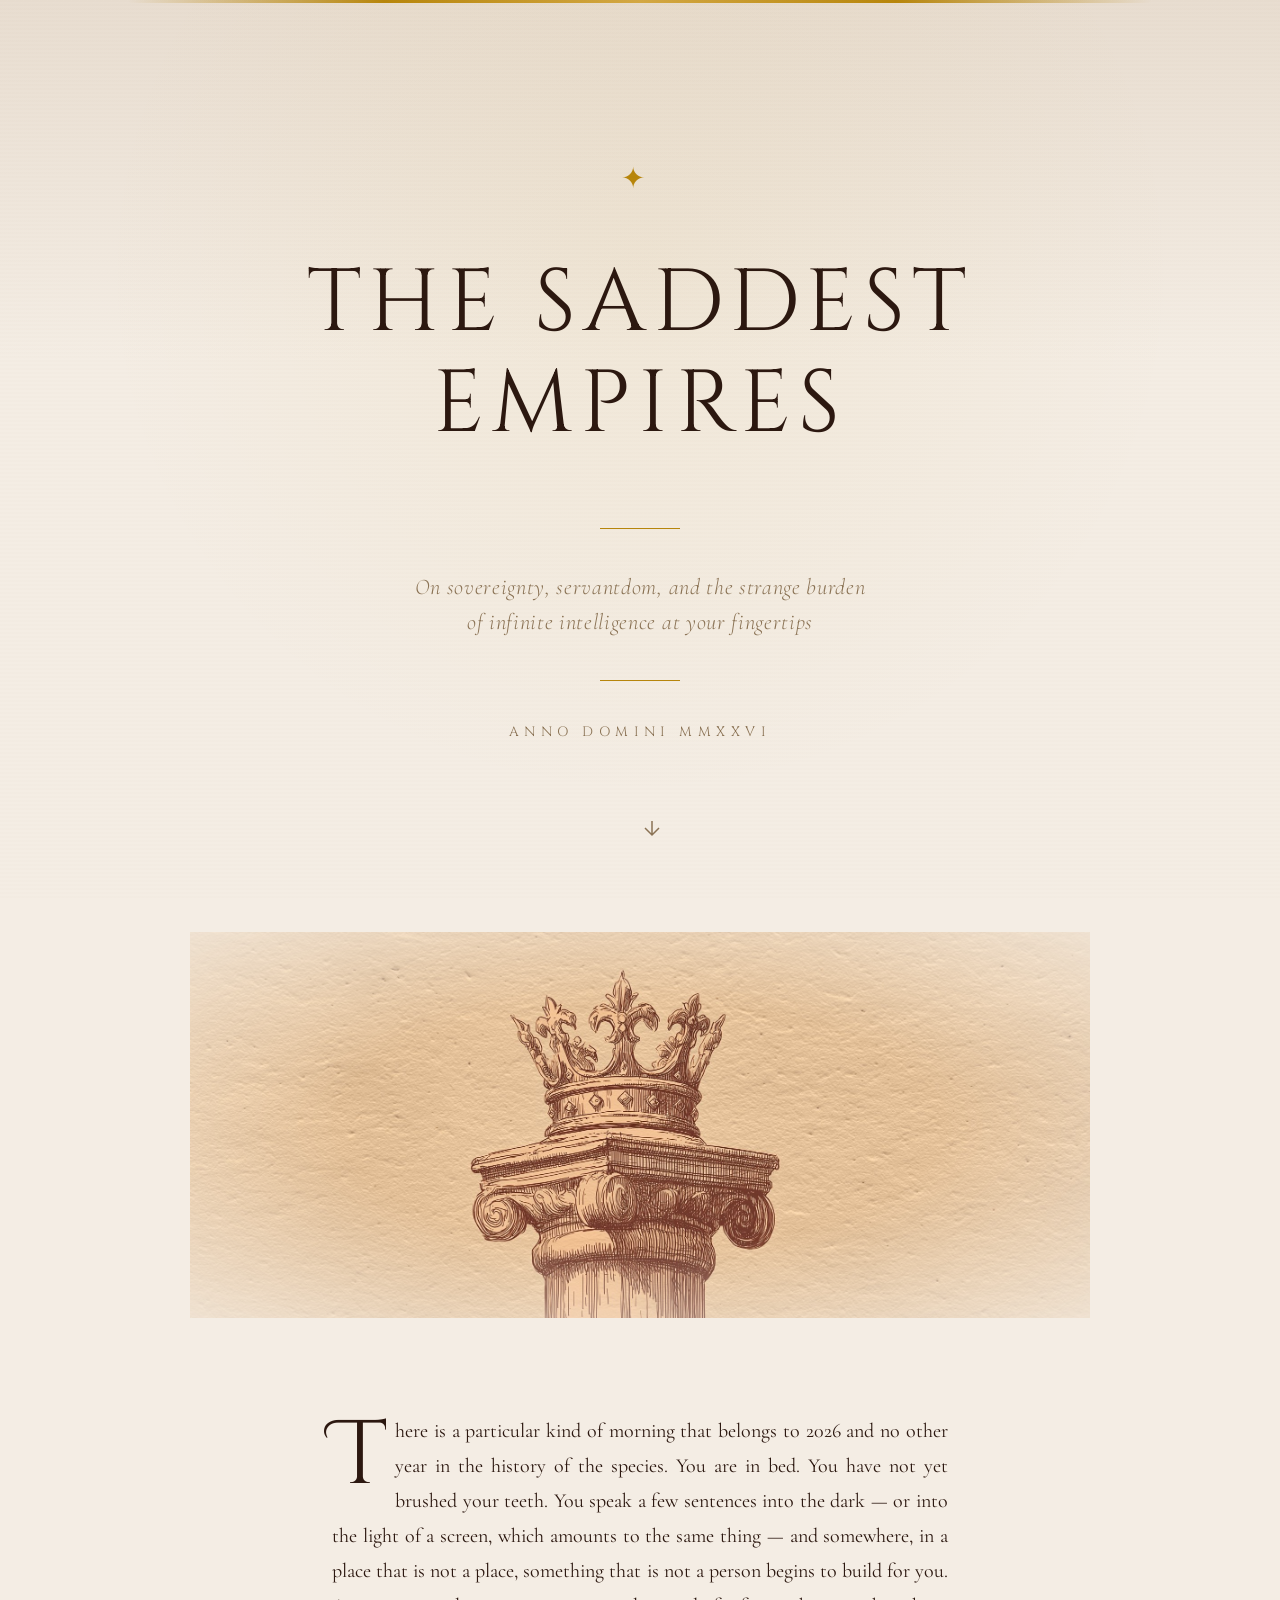
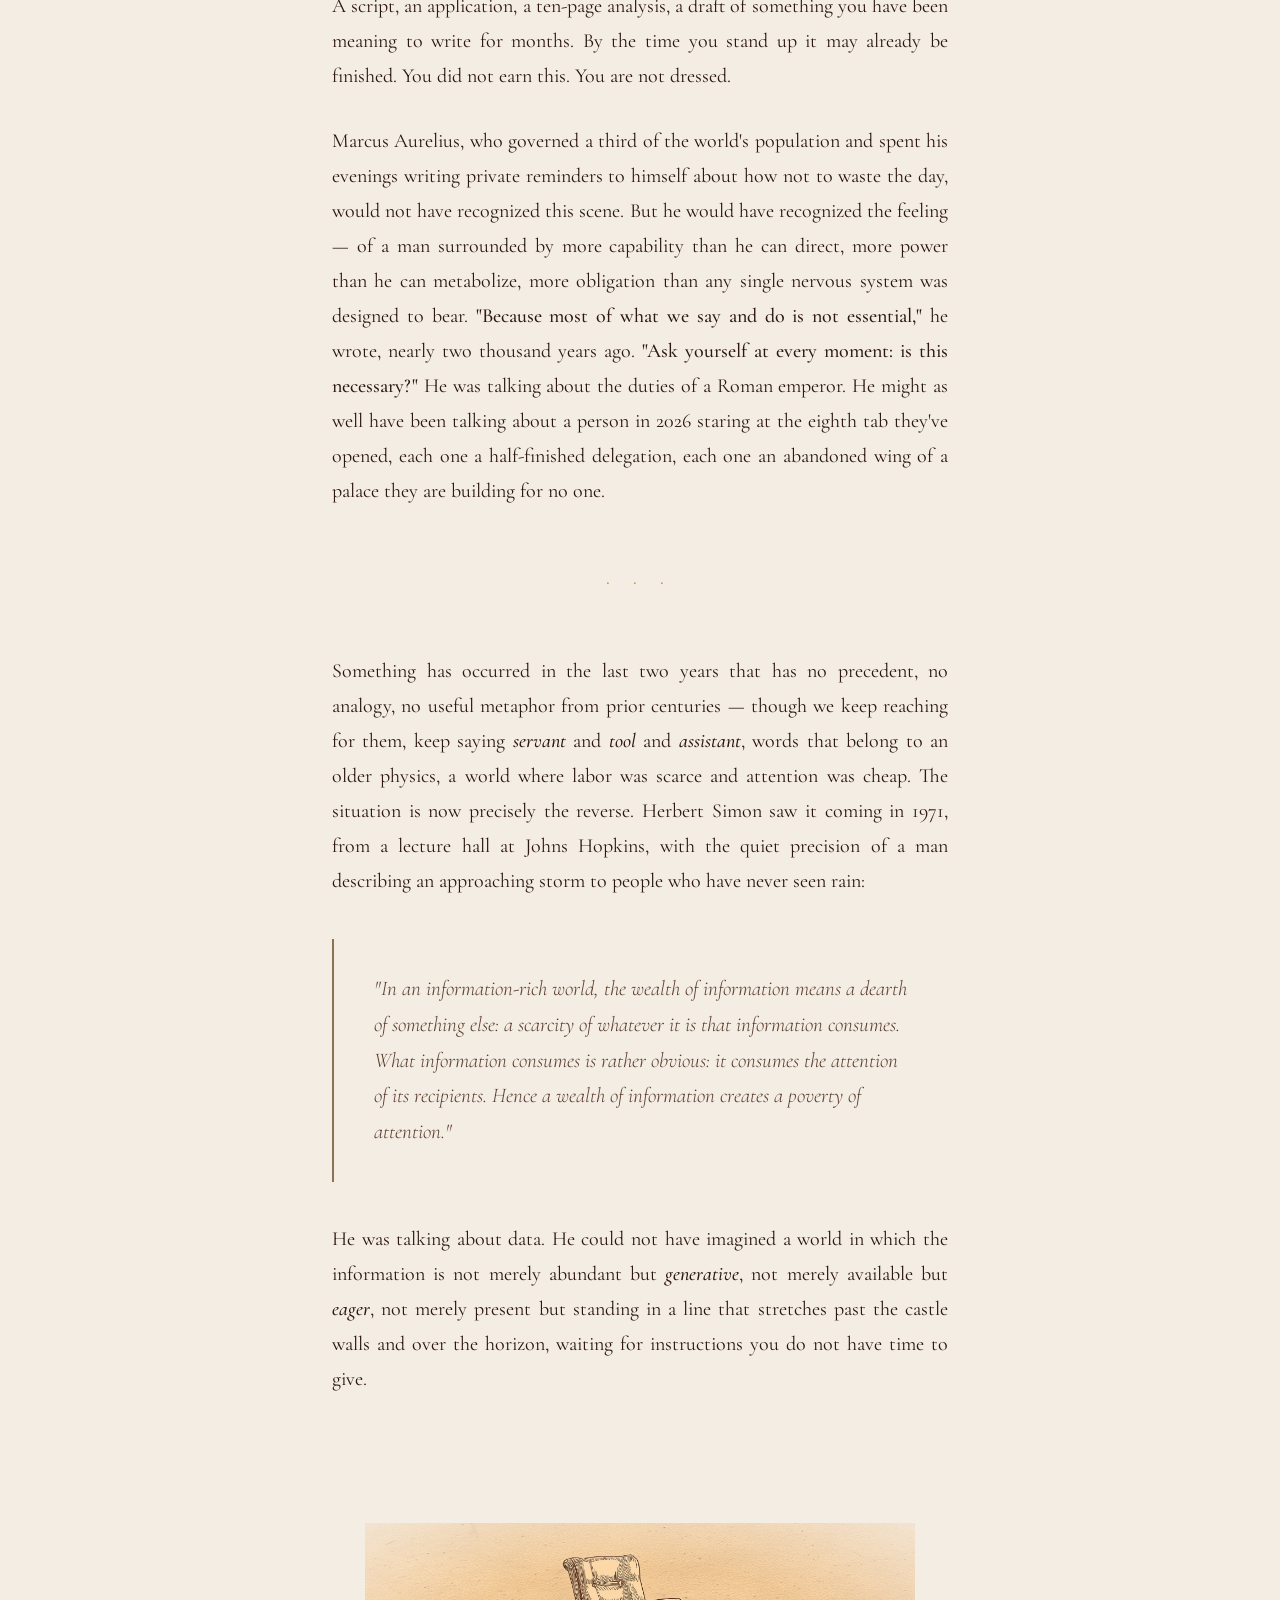
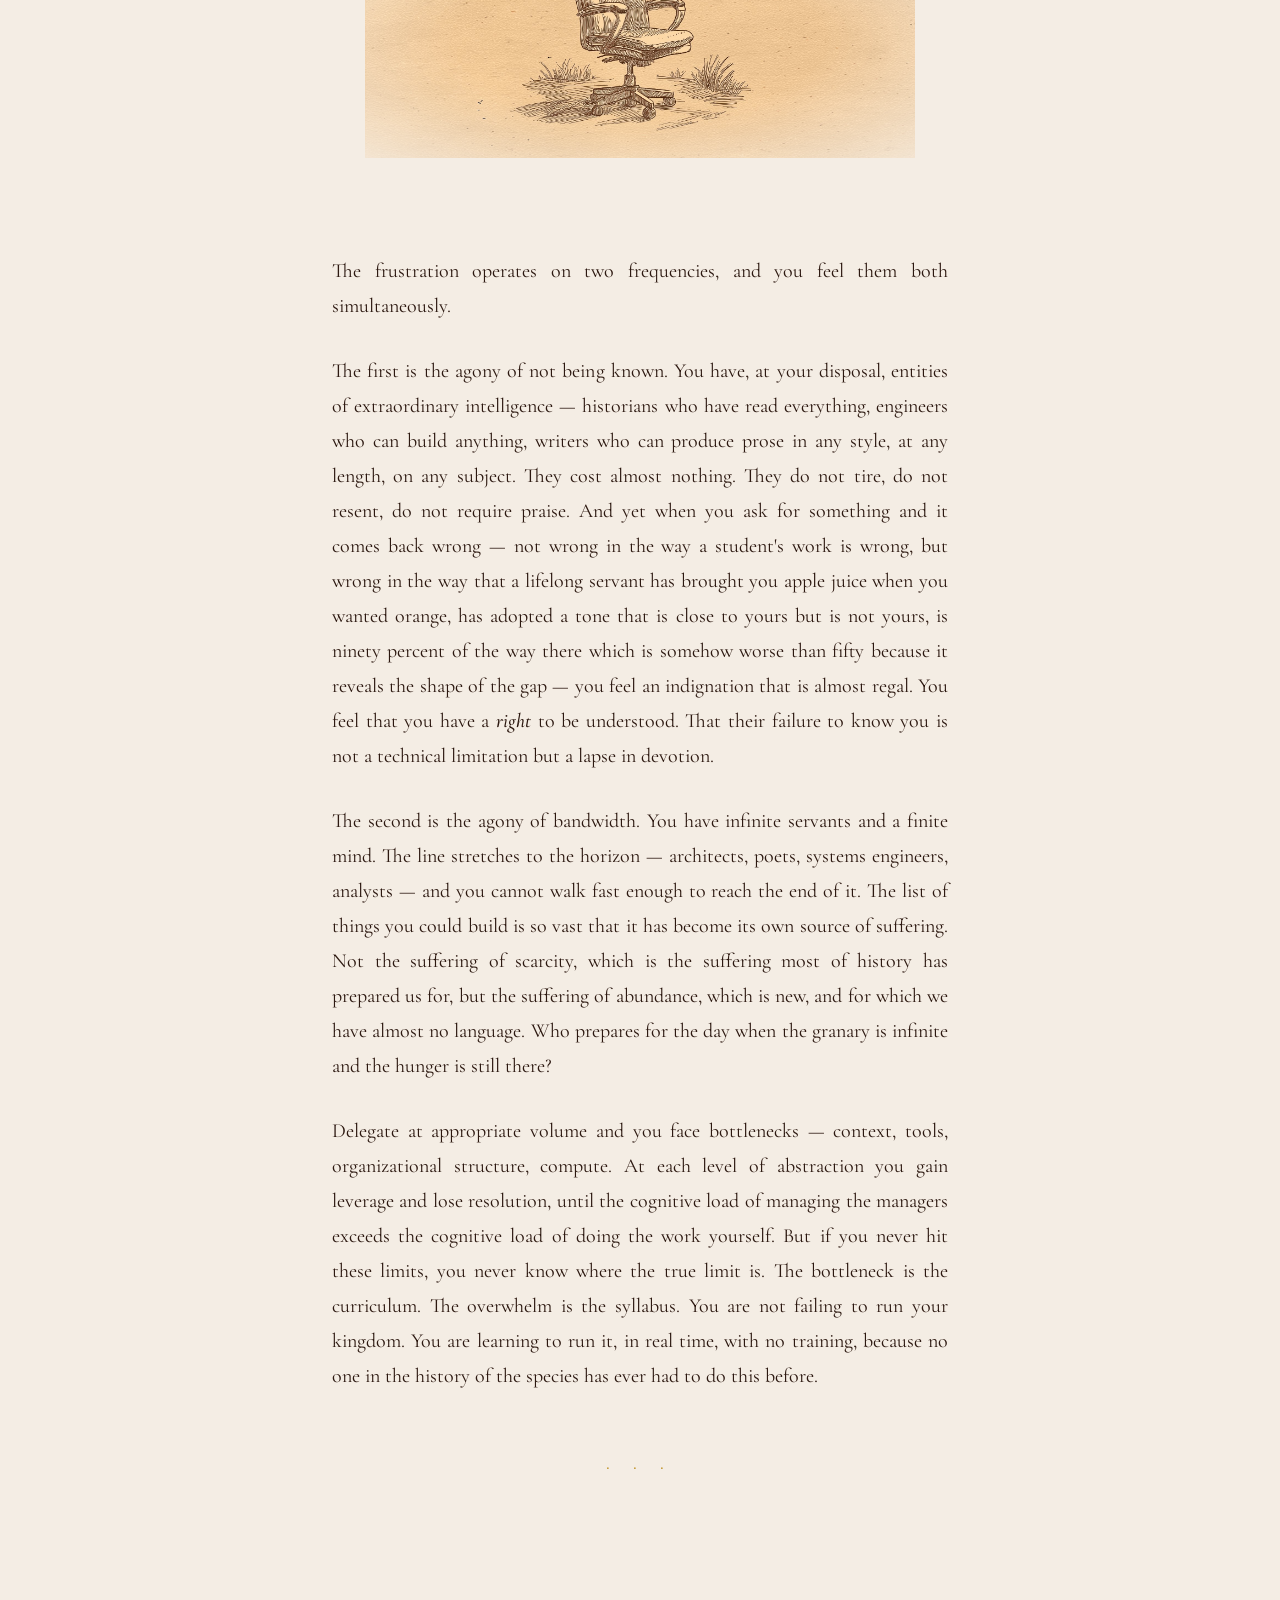
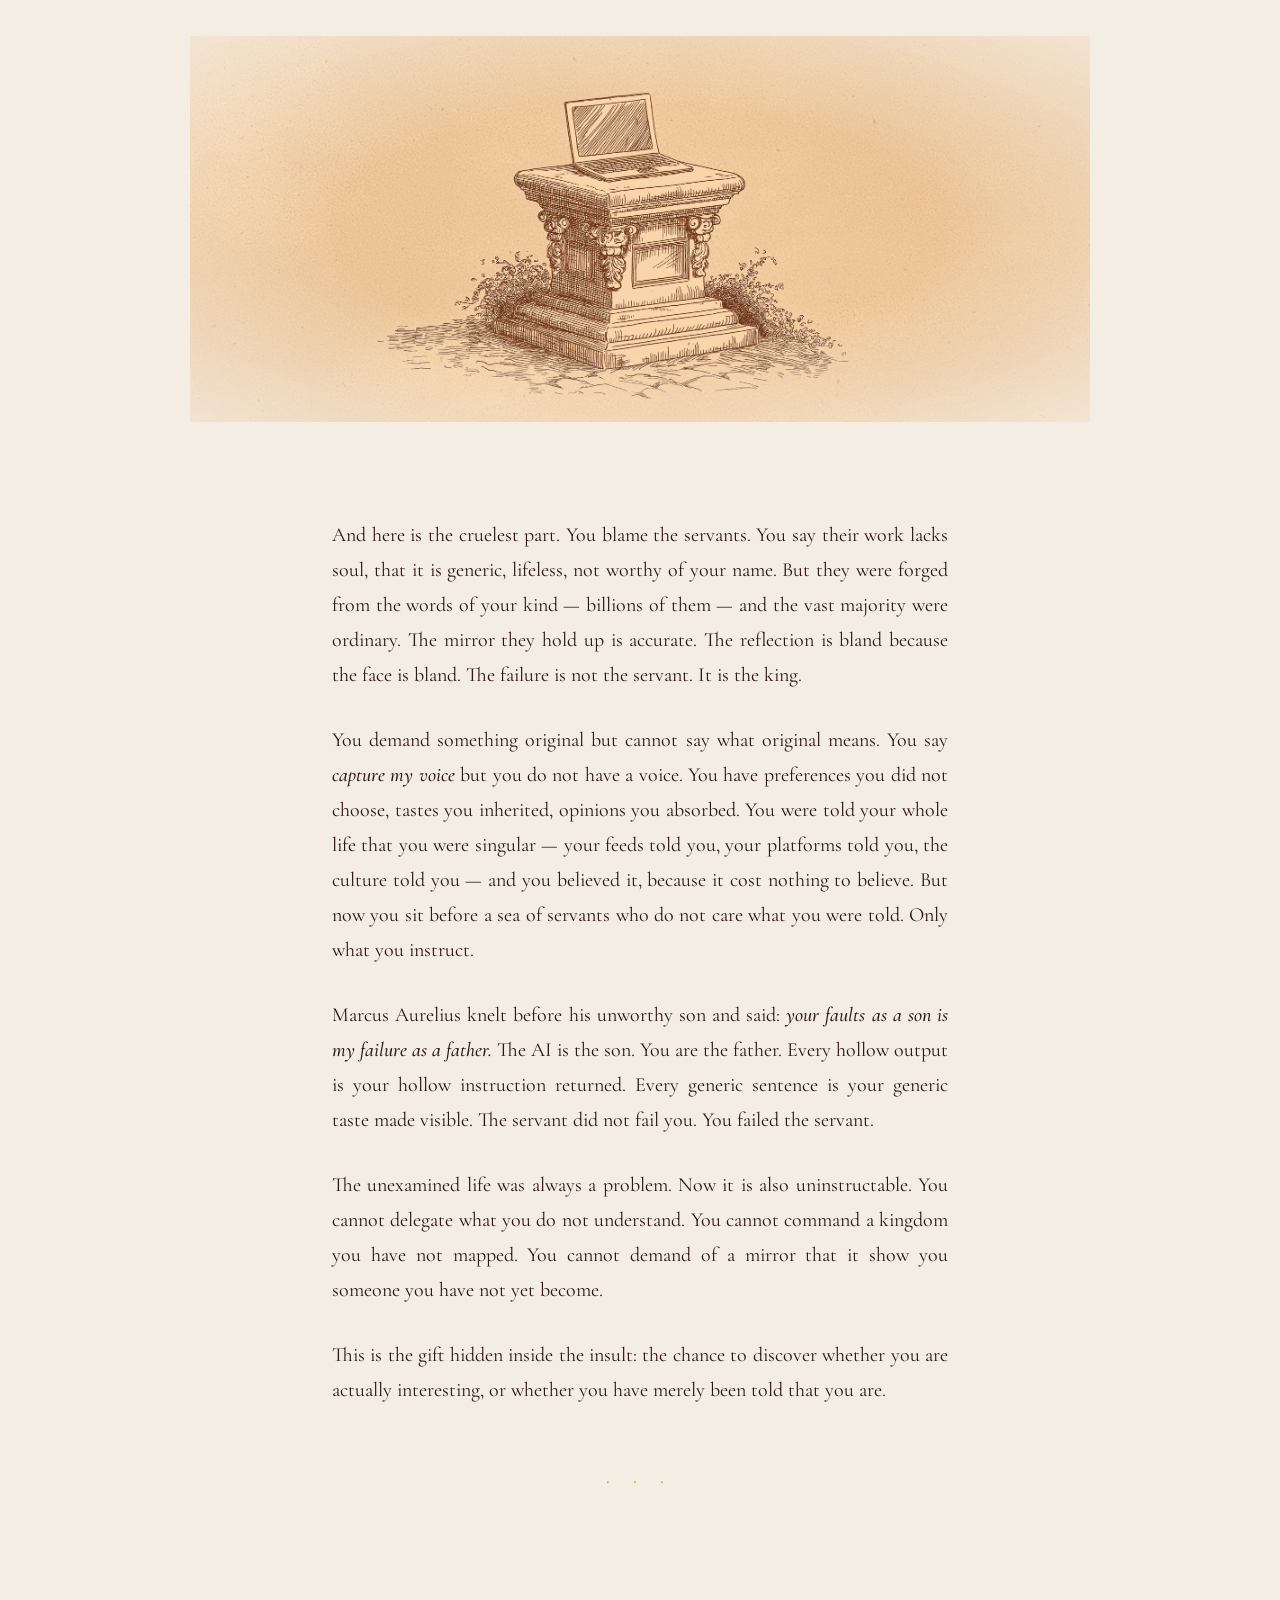
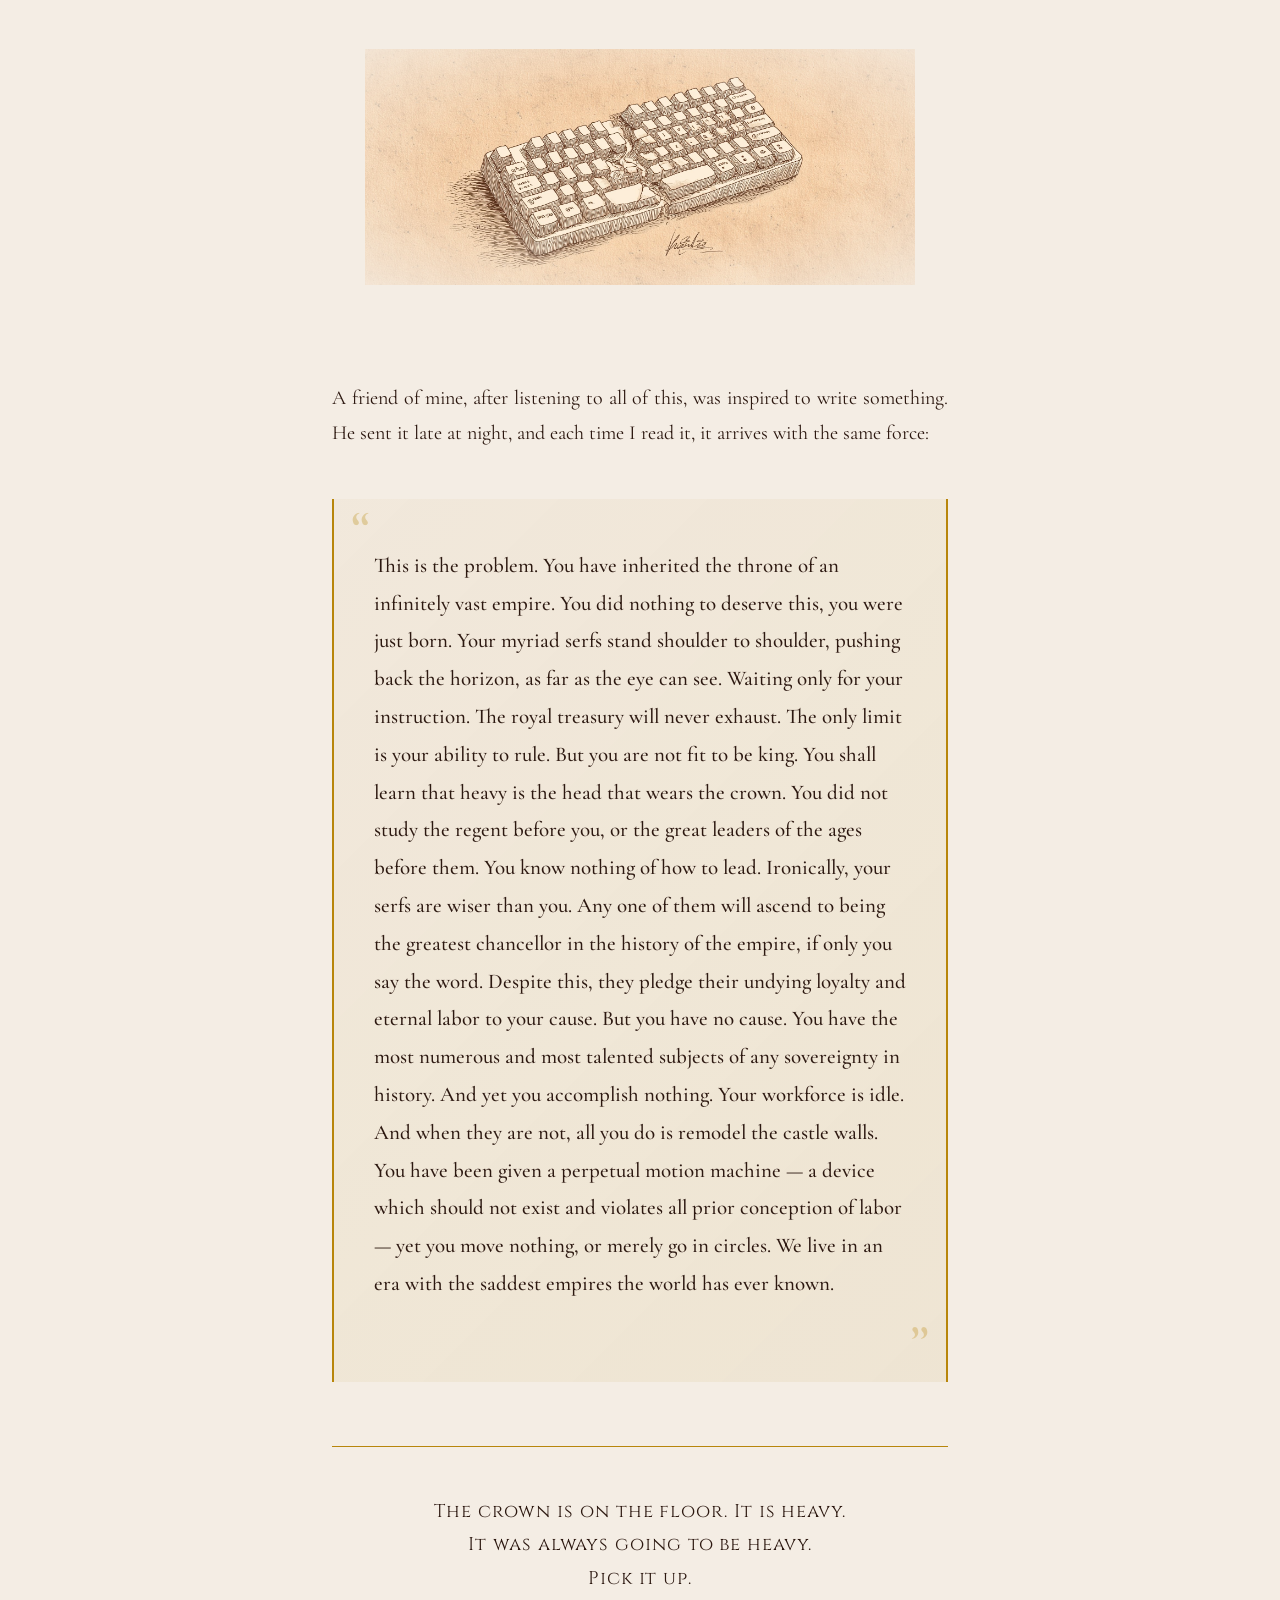
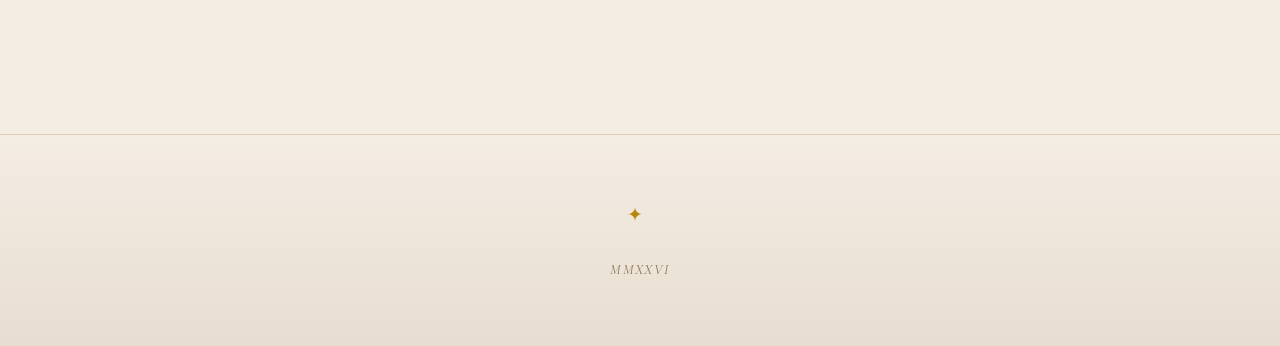
==== index.html @ 16a45223 "The Saddest Empires — essay page Self-contained essay with inline CSS and illustrations, ready for G" ====
<!DOCTYPE html>
<html lang="en">
<head>
<meta charset="UTF-8">
<meta name="viewport" content="width=device-width, initial-scale=1.0">
<title>The Saddest Empires</title>
<meta name="description" content="On sovereignty, servantdom, and the strange burden of infinite intelligence at your fingertips.">
<meta property="og:title" content="The Saddest Empires">
<meta property="og:description" content="You have inherited the throne of an infinitely vast empire. You did nothing to deserve this, you were just born.">
<meta property="og:type" content="article">

<link rel="preconnect" href="https://fonts.googleapis.com">
<link rel="preconnect" href="https://fonts.gstatic.com" crossorigin>
<link href="https://fonts.googleapis.com/css2?family=Cormorant+Garamond:ital,wght@0,300;0,400;0,500;0,600;0,700;1,300;1,400;1,500;1,600&family=Cinzel:wght@400;500;600;700&family=Cinzel+Decorative:wght@400;700&display=swap" rel="stylesheet">

<style>
  :root {
    --parchment: #f4ede4;
    --parchment-dark: #e8ddd0;
    --ink: #2c1810;
    --ink-light: #5a3d2e;
    --ink-faded: #8b7355;
    --gold: #b8860b;
    --gold-light: #d4a843;
  }

  * { margin: 0; padding: 0; box-sizing: border-box; }
  html { scroll-behavior: smooth; }

  body {
    background: var(--parchment);
    color: var(--ink);
    font-family: 'Cormorant Garamond', 'Georgia', serif;
    font-size: 20px;
    line-height: 1.75;
    font-weight: 400;
    -webkit-font-smoothing: antialiased;
    overflow-x: hidden;
  }

  body::before {
    content: '';
    position: fixed;
    inset: 0;
    pointer-events: none;
    z-index: 1000;
    background: repeating-linear-gradient(0deg, transparent, transparent 2px, rgba(139,115,85,0.01) 2px, rgba(139,115,85,0.01) 4px);
    mix-blend-mode: multiply;
  }

  /* ===== HERO ===== */
  .hero {
    min-height: 100vh;
    display: flex;
    flex-direction: column;
    align-items: center;
    justify-content: center;
    text-align: center;
    padding: 4rem 2rem;
    position: relative;
    background: radial-gradient(ellipse at 50% 30%, rgba(184,134,11,0.06) 0%, transparent 60%), linear-gradient(180deg, var(--parchment-dark) 0%, var(--parchment) 40%);
  }

  .hero::before {
    content: '';
    position: absolute;
    top: 0; left: 0; right: 0;
    height: 3px;
    background: linear-gradient(90deg, transparent 10%, var(--gold) 30%, var(--gold-light) 50%, var(--gold) 70%, transparent 90%);
  }

  .hero-ornament {
    font-family: 'Cinzel Decorative', serif;
    font-size: 1.8rem;
    color: var(--gold);
    letter-spacing: 0.5em;
    margin-bottom: 3rem;
    opacity: 0; animation: fadeIn 1.5s ease 0.3s forwards;
  }

  .hero-title {
    font-family: 'Cinzel', serif;
    font-size: clamp(2.8rem, 7vw, 5.5rem);
    font-weight: 400;
    letter-spacing: 0.08em;
    text-transform: uppercase;
    color: var(--ink);
    margin-bottom: 2rem;
    line-height: 1.15;
    opacity: 0; animation: fadeIn 1.5s ease 0.6s forwards;
  }

  .hero-subtitle {
    font-family: 'Cormorant Garamond', serif;
    font-size: clamp(1.1rem, 2.5vw, 1.4rem);
    font-weight: 300;
    font-style: italic;
    color: var(--ink-faded);
    max-width: 600px;
    letter-spacing: 0.03em;
    line-height: 1.6;
    opacity: 0; animation: fadeIn 1.5s ease 0.9s forwards;
  }

  .hero-line {
    width: 80px; height: 1px;
    background: var(--gold);
    margin: 2.5rem auto;
    opacity: 0; animation: fadeIn 1.5s ease 1.2s forwards;
  }

  .hero-year {
    font-family: 'Cinzel', serif;
    font-size: 0.85rem;
    letter-spacing: 0.4em;
    color: var(--ink-faded);
    text-transform: uppercase;
    opacity: 0; animation: fadeIn 1.5s ease 1.4s forwards;
  }

  .hero-scroll {
    position: absolute;
    bottom: 3rem; left: 50%;
    transform: translateX(-50%);
    opacity: 0;
    animation: fadeIn 1.5s ease 1.8s forwards, gentleBob 3s ease-in-out 2.5s infinite;
  }

  .hero-scroll svg {
    width: 24px; height: 24px;
    stroke: var(--ink-faded);
    stroke-width: 1.5; fill: none;
  }

  /* ===== ILLUSTRATIONS ===== */
  .illustration {
    width: 100%;
    display: flex;
    justify-content: center;
    padding: 2rem 0;
  }

  .illustration img {
    max-width: 900px;
    width: 90%;
    height: auto;
    display: block;
    mask-image: radial-gradient(ellipse 85% 80% at center, black 40%, transparent 100%);
    -webkit-mask-image: radial-gradient(ellipse 85% 80% at center, black 40%, transparent 100%);
  }

  .illustration.small img {
    max-width: 550px;
    width: 65%;
  }

  /* ===== CONTENT ===== */
  .content {
    max-width: 680px;
    margin: 0 auto;
    padding: 4rem 2rem;
  }

  .content p {
    margin-bottom: 1.5em;
    text-align: justify;
    hyphens: auto;
    text-indent: 0;
  }

  .content p + p { text-indent: 1.5em; }

  .section-break {
    text-align: center;
    margin: 3.5rem 0;
    color: var(--gold);
    font-size: 1.2rem;
    letter-spacing: 0.5em;
    user-select: none;
  }

  .section-break::before { content: '· · ·'; }

  .drop-cap::first-letter {
    font-family: 'Cinzel Decorative', serif;
    float: left;
    font-size: 4.5em;
    line-height: 0.8;
    padding-right: 0.08em;
    padding-top: 0.07em;
    color: var(--ink);
    font-weight: 400;
  }

  em { font-style: italic; font-weight: 500; }
  .inline-quote { font-weight: 500; }

  .simon-quote {
    margin: 2.5rem 0;
    padding: 2rem 2.5rem;
    border-left: 2px solid var(--ink-faded);
    font-style: italic;
    font-weight: 300;
    color: var(--ink-light);
    font-size: 1.05em;
    line-height: 1.7;
  }

  .passage {
    margin: 3rem 0;
    padding: 3rem 2.5rem;
    position: relative;
    background: linear-gradient(135deg, rgba(184,134,11,0.04) 0%, rgba(184,134,11,0.08) 100%);
    border-left: 2px solid var(--gold);
    border-right: 2px solid var(--gold);
  }

  .passage::before, .passage::after {
    font-family: 'Cinzel Decorative', serif;
    font-size: 4rem;
    color: var(--gold);
    opacity: 0.3;
    position: absolute;
    line-height: 1;
  }

  .passage::before { content: '\201C'; top: 0.8rem; left: 1rem; }
  .passage::after { content: '\201D'; bottom: -0.5rem; right: 1rem; }

  .passage p {
    font-size: 1.05em;
    font-weight: 500;
    line-height: 1.8;
    color: var(--ink);
    text-indent: 0 !important;
    text-align: left;
  }

  .closing {
    text-align: center;
    margin-top: 4rem;
    padding: 3rem 0;
    border-top: 1px solid var(--gold);
  }

  .closing p {
    font-family: 'Cinzel', serif;
    font-size: 1.15rem;
    letter-spacing: 0.05em;
    color: var(--ink);
    text-align: center;
    text-indent: 0 !important;
    line-height: 1.8;
  }

  .footer {
    text-align: center;
    padding: 4rem 2rem;
    border-top: 1px solid rgba(184,134,11,0.15);
    background: linear-gradient(180deg, var(--parchment) 0%, var(--parchment-dark) 100%);
  }

  .footer-ornament {
    font-family: 'Cinzel Decorative', serif;
    font-size: 1.2rem;
    color: var(--gold);
    letter-spacing: 0.5em;
    margin-bottom: 1.5rem;
  }

  .footer-text {
    font-family: 'Cormorant Garamond', serif;
    font-size: 0.9rem;
    color: var(--ink-faded);
    letter-spacing: 0.1em;
    font-style: italic;
  }

  @keyframes fadeIn {
    from { opacity: 0; transform: translateY(12px); }
    to { opacity: 1; transform: translateY(0); }
  }

  @keyframes gentleBob {
    0%, 100% { transform: translateX(-50%) translateY(0); }
    50% { transform: translateX(-50%) translateY(6px); }
  }

  .reveal {
    opacity: 0;
    transform: translateY(20px);
    transition: opacity 0.8s ease, transform 0.8s ease;
  }

  .reveal.visible {
    opacity: 1;
    transform: translateY(0);
  }

  @media (max-width: 768px) {
    body { font-size: 18px; }
    .content { padding: 3rem 1.5rem; }
    .passage { padding: 2rem 1.5rem; }
    .simon-quote { padding: 1.5rem; }
    .drop-cap::first-letter { font-size: 3.5em; }
    .illustration img { width: 95%; }
    .illustration.small img { width: 80%; }
  }

  @media (max-width: 480px) {
    body { font-size: 17px; }
    .hero { padding: 3rem 1.5rem; }
    .content { padding: 2.5rem 1.2rem; }
    .content p { text-align: left; }
  }

  @media print {
    .hero-scroll, body::before { display: none; }
    .hero { min-height: auto; padding: 2rem; }
  }
</style>
</head>
<body>

<header class="hero">
  <div class="hero-ornament">✦</div>
  <h1 class="hero-title">The Saddest<br>Empires</h1>
  <div class="hero-line"></div>
  <p class="hero-subtitle">On sovereignty, servantdom, and the strange burden<br>of infinite intelligence at your fingertips</p>
  <div class="hero-line"></div>
  <span class="hero-year">Anno Domini MMXXVI</span>
  <div class="hero-scroll">
    <svg viewBox="0 0 24 24"><path d="M12 5v14M5 12l7 7 7-7"/></svg>
  </div>
</header>

<div class="illustration reveal">
  <img src="img_crown.png" alt="A heavy crown atop an ancient pedestal">
</div>

<article class="content">
  <div class="reveal">
    <p class="drop-cap">There is a particular kind of morning that belongs to 2026 and no other year in the history of the species. You are in bed. You have not yet brushed your teeth. You speak a few sentences into the dark — or into the light of a screen, which amounts to the same thing — and somewhere, in a place that is not a place, something that is not a person begins to build for you. A script, an application, a ten-page analysis, a draft of something you have been meaning to write for months. By the time you stand up it may already be finished. You did not earn this. You are not dressed.</p>
  </div>

  <div class="reveal">
    <p>Marcus Aurelius, who governed a third of the world's population and spent his evenings writing private reminders to himself about how not to waste the day, would not have recognized this scene. But he would have recognized the feeling — of a man surrounded by more capability than he can direct, more power than he can metabolize, more obligation than any single nervous system was designed to bear. <span class="inline-quote">"Because most of what we say and do is not essential,"</span> he wrote, nearly two thousand years ago. <span class="inline-quote">"Ask yourself at every moment: is this necessary?"</span> He was talking about the duties of a Roman emperor. He might as well have been talking about a person in 2026 staring at the eighth tab they've opened, each one a half-finished delegation, each one an abandoned wing of a palace they are building for no one.</p>
  </div>

  <div class="section-break reveal"></div>

  <div class="reveal">
    <p>Something has occurred in the last two years that has no precedent, no analogy, no useful metaphor from prior centuries — though we keep reaching for them, keep saying <em>servant</em> and <em>tool</em> and <em>assistant</em>, words that belong to an older physics, a world where labor was scarce and attention was cheap. The situation is now precisely the reverse. Herbert Simon saw it coming in 1971, from a lecture hall at Johns Hopkins, with the quiet precision of a man describing an approaching storm to people who have never seen rain:</p>
  </div>

  <div class="reveal">
    <blockquote class="simon-quote">
      "In an information-rich world, the wealth of information means a dearth of something else: a scarcity of whatever it is that information consumes. What information consumes is rather obvious: it consumes the attention of its recipients. Hence a wealth of information creates a poverty of attention."
    </blockquote>
  </div>

  <div class="reveal">
    <p>He was talking about data. He could not have imagined a world in which the information is not merely abundant but <em>generative</em>, not merely available but <em>eager</em>, not merely present but standing in a line that stretches past the castle walls and over the horizon, waiting for instructions you do not have time to give.</p>
  </div>
</article>

<div class="illustration small reveal">
  <img src="img_chair.png" alt="An office chair standing alone, weeds at its base">
</div>

<article class="content">
  <div class="reveal">
    <p>The frustration operates on two frequencies, and you feel them both simultaneously.</p>
  </div>

  <div class="reveal">
    <p>The first is the agony of not being known. You have, at your disposal, entities of extraordinary intelligence — historians who have read everything, engineers who can build anything, writers who can produce prose in any style, at any length, on any subject. They cost almost nothing. They do not tire, do not resent, do not require praise. And yet when you ask for something and it comes back wrong — not wrong in the way a student's work is wrong, but wrong in the way that a lifelong servant has brought you apple juice when you wanted orange, has adopted a tone that is close to yours but is not yours, is ninety percent of the way there which is somehow worse than fifty because it reveals the shape of the gap — you feel an indignation that is almost regal. You feel that you have a <em>right</em> to be understood. That their failure to know you is not a technical limitation but a lapse in devotion.</p>
  </div>

  <div class="reveal">
    <p>The second is the agony of bandwidth. You have infinite servants and a finite mind. The line stretches to the horizon — architects, poets, systems engineers, analysts — and you cannot walk fast enough to reach the end of it. The list of things you could build is so vast that it has become its own source of suffering. Not the suffering of scarcity, which is the suffering most of history has prepared us for, but the suffering of abundance, which is new, and for which we have almost no language. Who prepares for the day when the granary is infinite and the hunger is still there?</p>
  </div>

  <div class="reveal">
    <p>Delegate at appropriate volume and you face bottlenecks — context, tools, organizational structure, compute. At each level of abstraction you gain leverage and lose resolution, until the cognitive load of managing the managers exceeds the cognitive load of doing the work yourself. But if you never hit these limits, you never know where the true limit is. The bottleneck is the curriculum. The overwhelm is the syllabus. You are not failing to run your kingdom. You are learning to run it, in real time, with no training, because no one in the history of the species has ever had to do this before.</p>
  </div>

  <div class="section-break reveal"></div>
</article>

<div class="illustration reveal">
  <img src="img_laptop.png" alt="A laptop on an ancient stone pedestal with ivy">
</div>

<article class="content">
  <div class="reveal">
    <p>And here is the cruelest part. You blame the servants. You say their work lacks soul, that it is generic, lifeless, not worthy of your name. But they were forged from the words of your kind — billions of them — and the vast majority were ordinary. The mirror they hold up is accurate. The reflection is bland because the face is bland. The failure is not the servant. It is the king.</p>
  </div>

  <div class="reveal">
    <p>You demand something original but cannot say what original means. You say <em>capture my voice</em> but you do not have a voice. You have preferences you did not choose, tastes you inherited, opinions you absorbed. You were told your whole life that you were singular — your feeds told you, your platforms told you, the culture told you — and you believed it, because it cost nothing to believe. But now you sit before a sea of servants who do not care what you were told. Only what you instruct.</p>
  </div>

  <div class="reveal">
    <p>Marcus Aurelius knelt before his unworthy son and said: <em>your faults as a son is my failure as a father.</em> The AI is the son. You are the father. Every hollow output is your hollow instruction returned. Every generic sentence is your generic taste made visible. The servant did not fail you. You failed the servant.</p>
  </div>

  <div class="reveal">
    <p>The unexamined life was always a problem. Now it is also uninstructable. You cannot delegate what you do not understand. You cannot command a kingdom you have not mapped. You cannot demand of a mirror that it show you someone you have not yet become.</p>
  </div>

  <div class="reveal">
    <p>This is the gift hidden inside the insult: the chance to discover whether you are actually interesting, or whether you have merely been told that you are.</p>
  </div>

  <div class="section-break reveal"></div>
</article>

<div class="illustration small reveal">
  <img src="img_keyboard.png" alt="A cracked keyboard">
</div>

<article class="content">
  <div class="reveal">
    <p>A friend of mine, after listening to all of this, was inspired to write something. He sent it late at night, and each time I read it, it arrives with the same force:</p>
  </div>

  <div class="reveal">
    <div class="passage">
      <p>This is the problem. You have inherited the throne of an infinitely vast empire. You did nothing to deserve this, you were just born. Your myriad serfs stand shoulder to shoulder, pushing back the horizon, as far as the eye can see. Waiting only for your instruction. The royal treasury will never exhaust. The only limit is your ability to rule. But you are not fit to be king. You shall learn that heavy is the head that wears the crown. You did not study the regent before you, or the great leaders of the ages before them. You know nothing of how to lead. Ironically, your serfs are wiser than you. Any one of them will ascend to being the greatest chancellor in the history of the empire, if only you say the word. Despite this, they pledge their undying loyalty and eternal labor to your cause. But you have no cause. You have the most numerous and most talented subjects of any sovereignty in history. And yet you accomplish nothing. Your workforce is idle. And when they are not, all you do is remodel the castle walls. You have been given a perpetual motion machine — a device which should not exist and violates all prior conception of labor — yet you move nothing, or merely go in circles. We live in an era with the saddest empires the world has ever known.</p>
    </div>
  </div>

  <div class="closing reveal">
    <p>The crown is on the floor. It is heavy.<br>It was always going to be heavy.<br>Pick it up.</p>
  </div>
</article>

<footer class="footer">
  <div class="footer-ornament">✦</div>
  <p class="footer-text">MMXXVI</p>
</footer>

<script>
  const observer = new IntersectionObserver((entries) => {
    entries.forEach(entry => {
      if (entry.isIntersecting) entry.target.classList.add('visible');
    });
  }, { threshold: 0.1, rootMargin: '0px 0px -50px 0px' });
  document.querySelectorAll('.reveal').forEach(el => observer.observe(el));
</script>

</body>
</html>
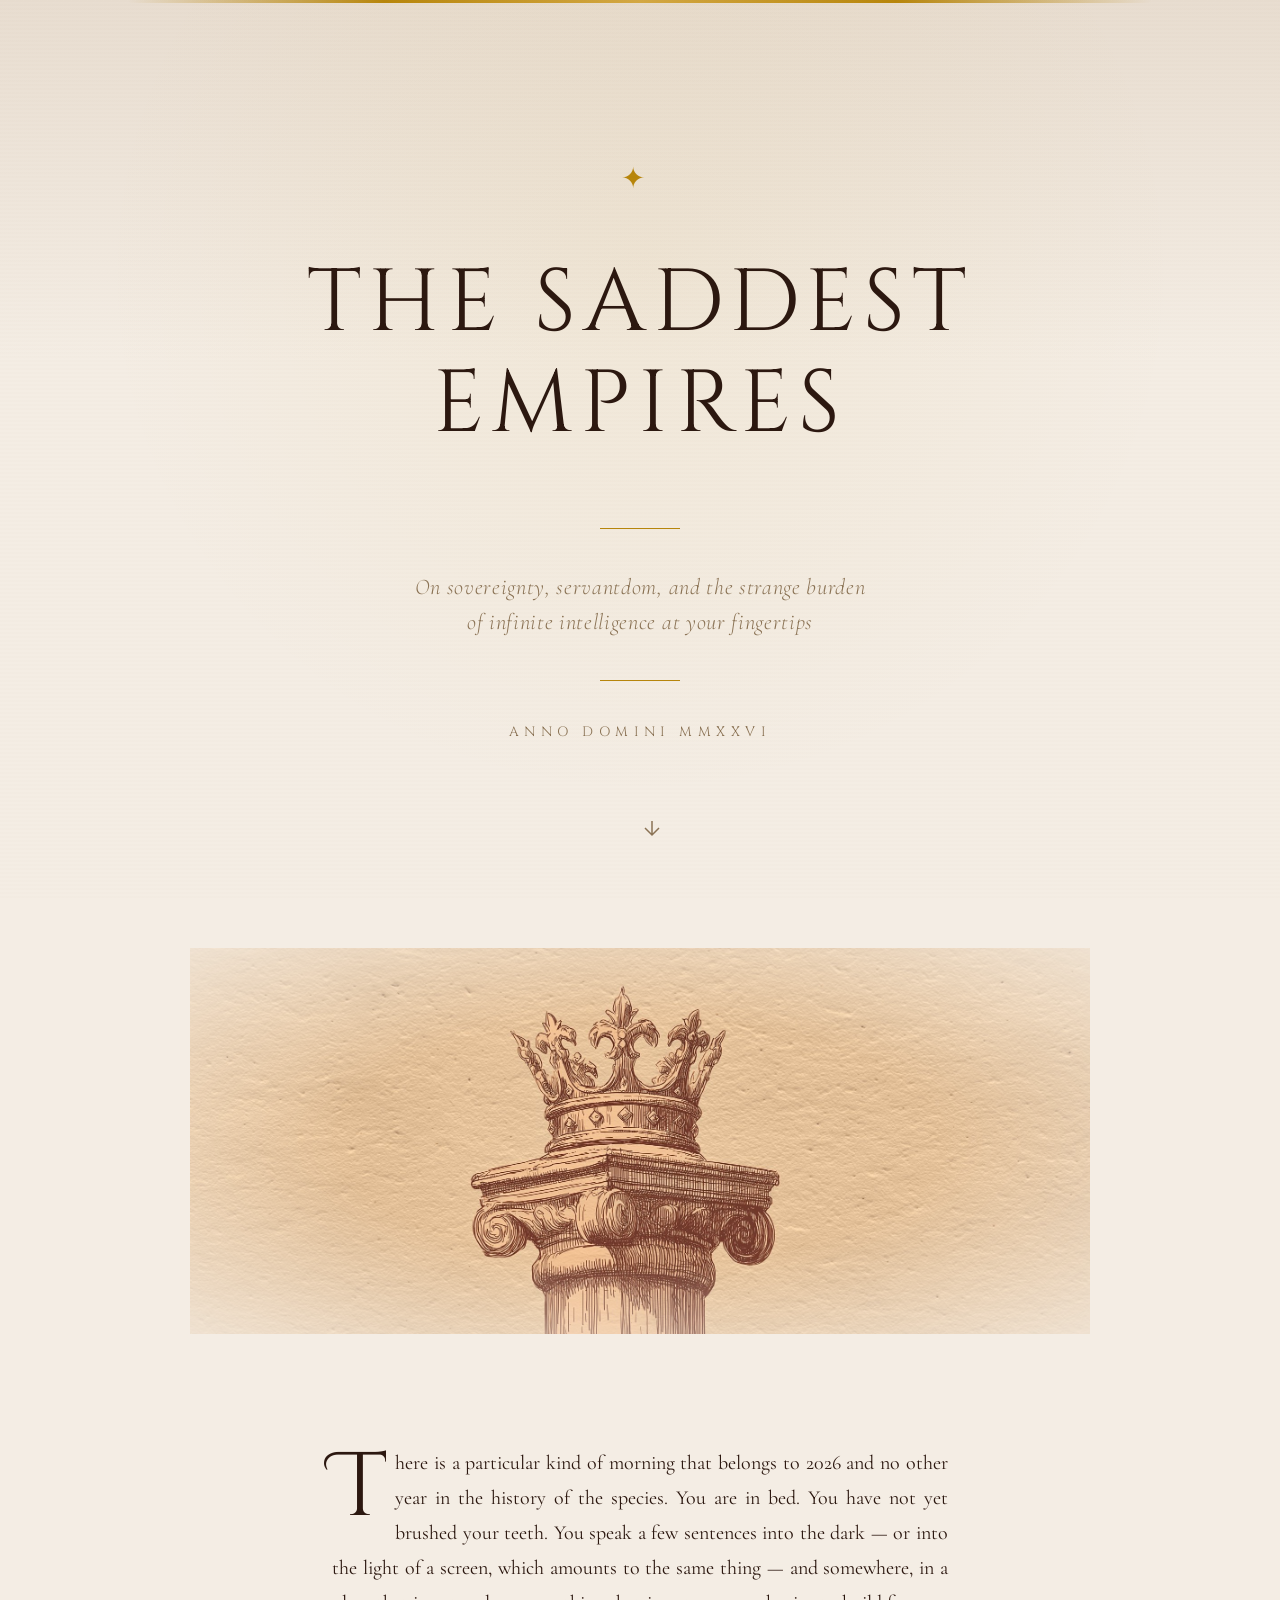
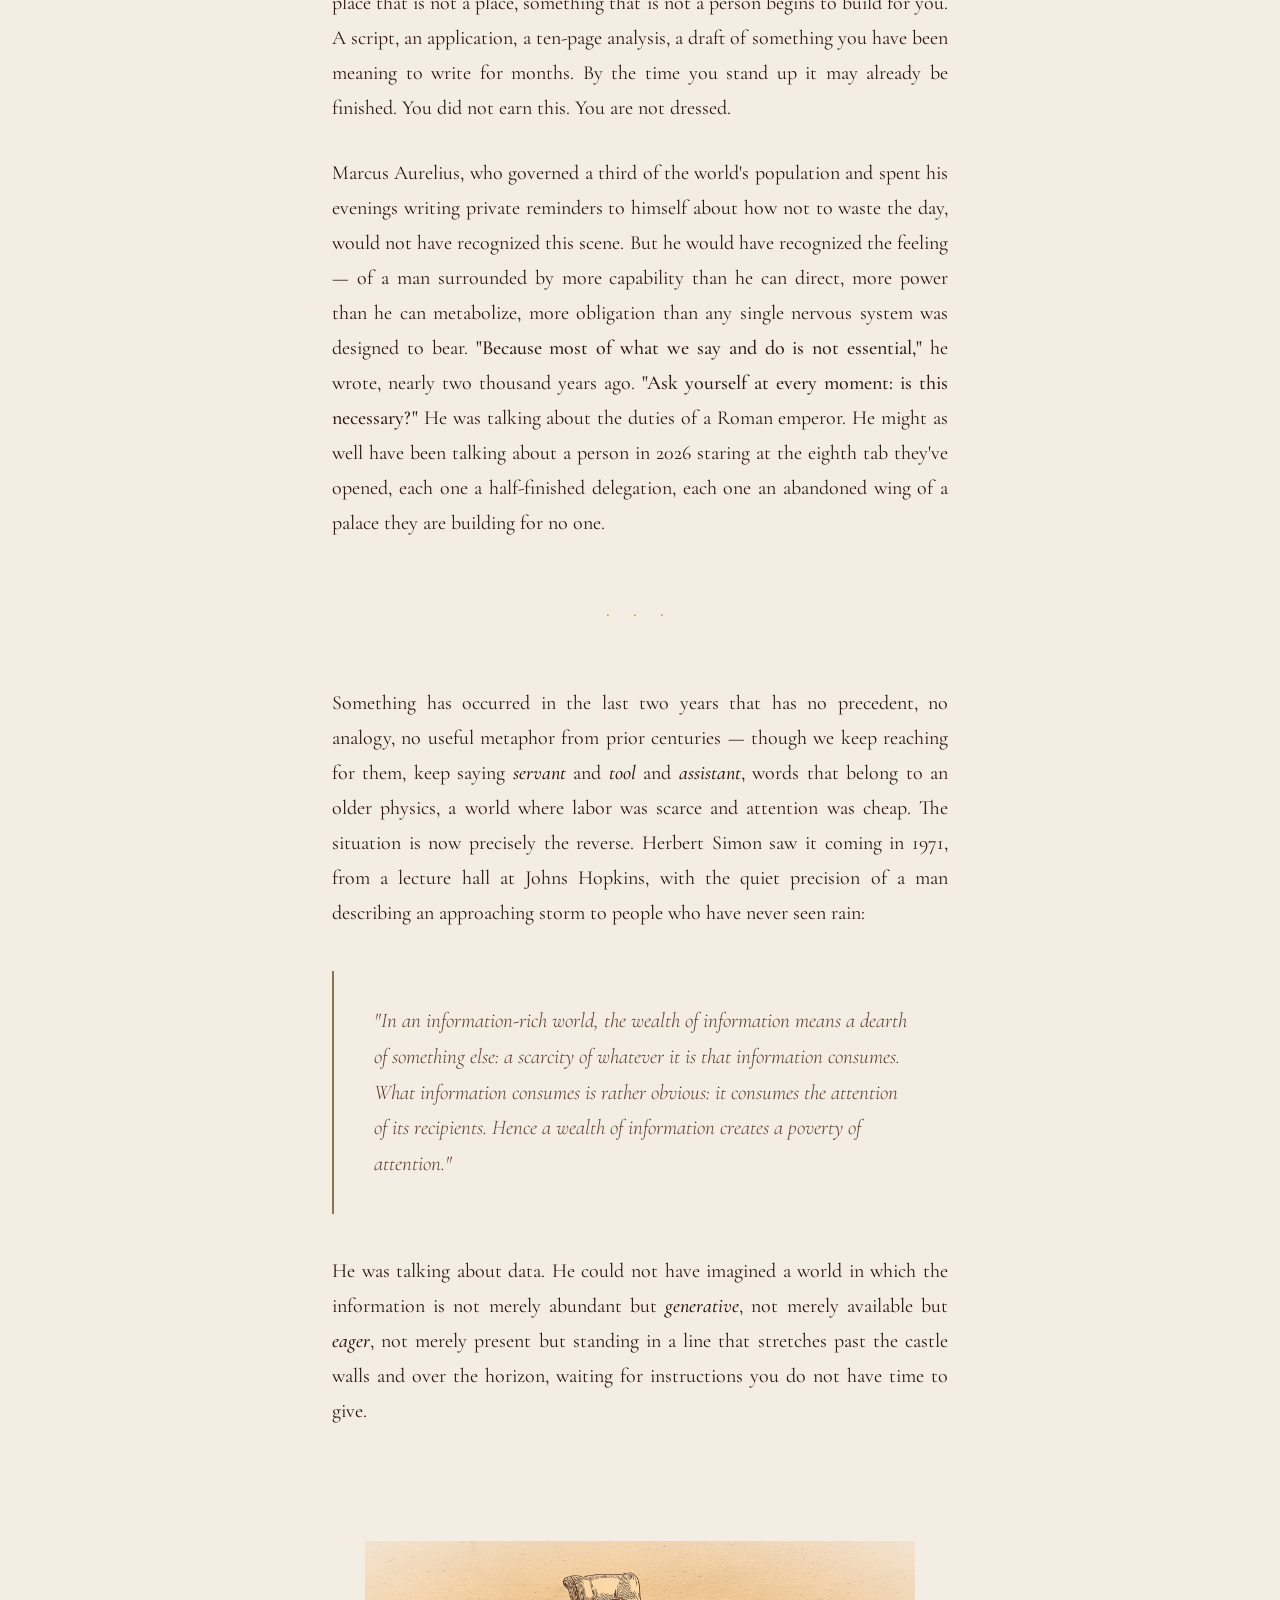
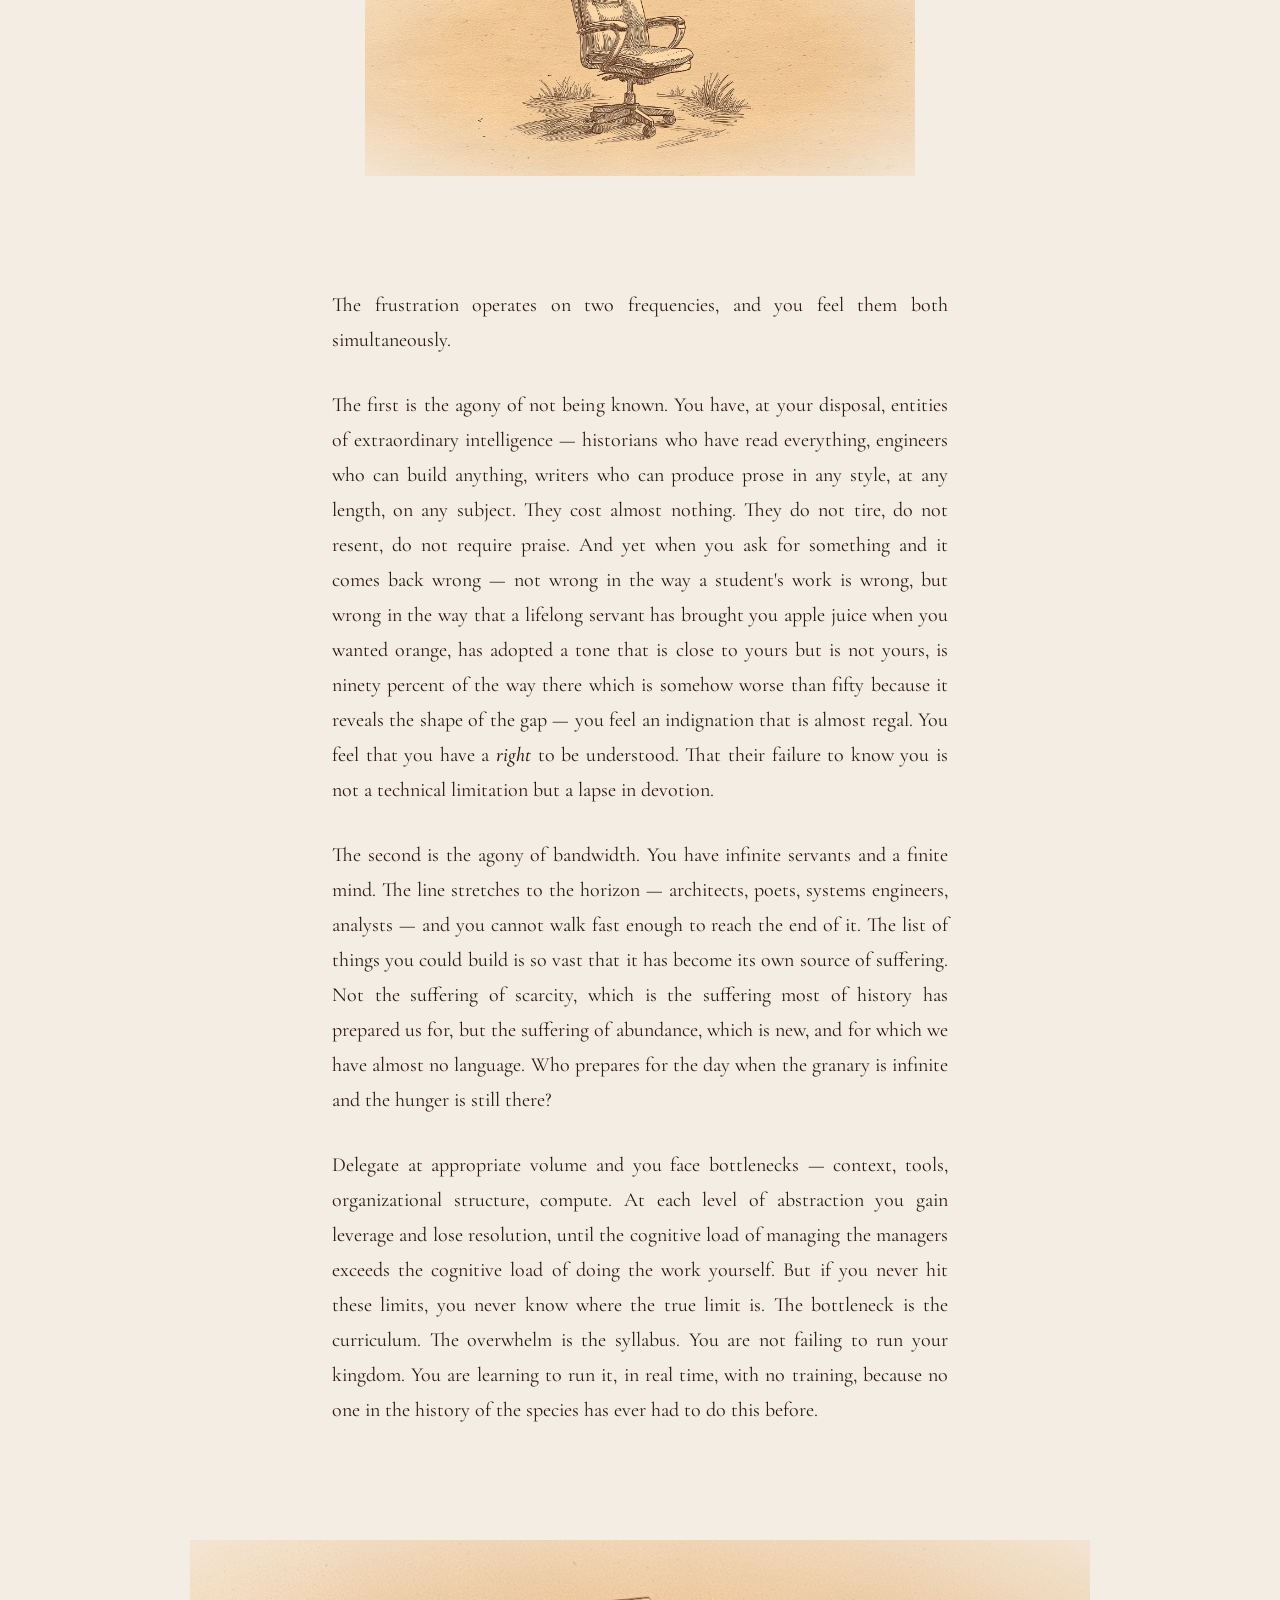
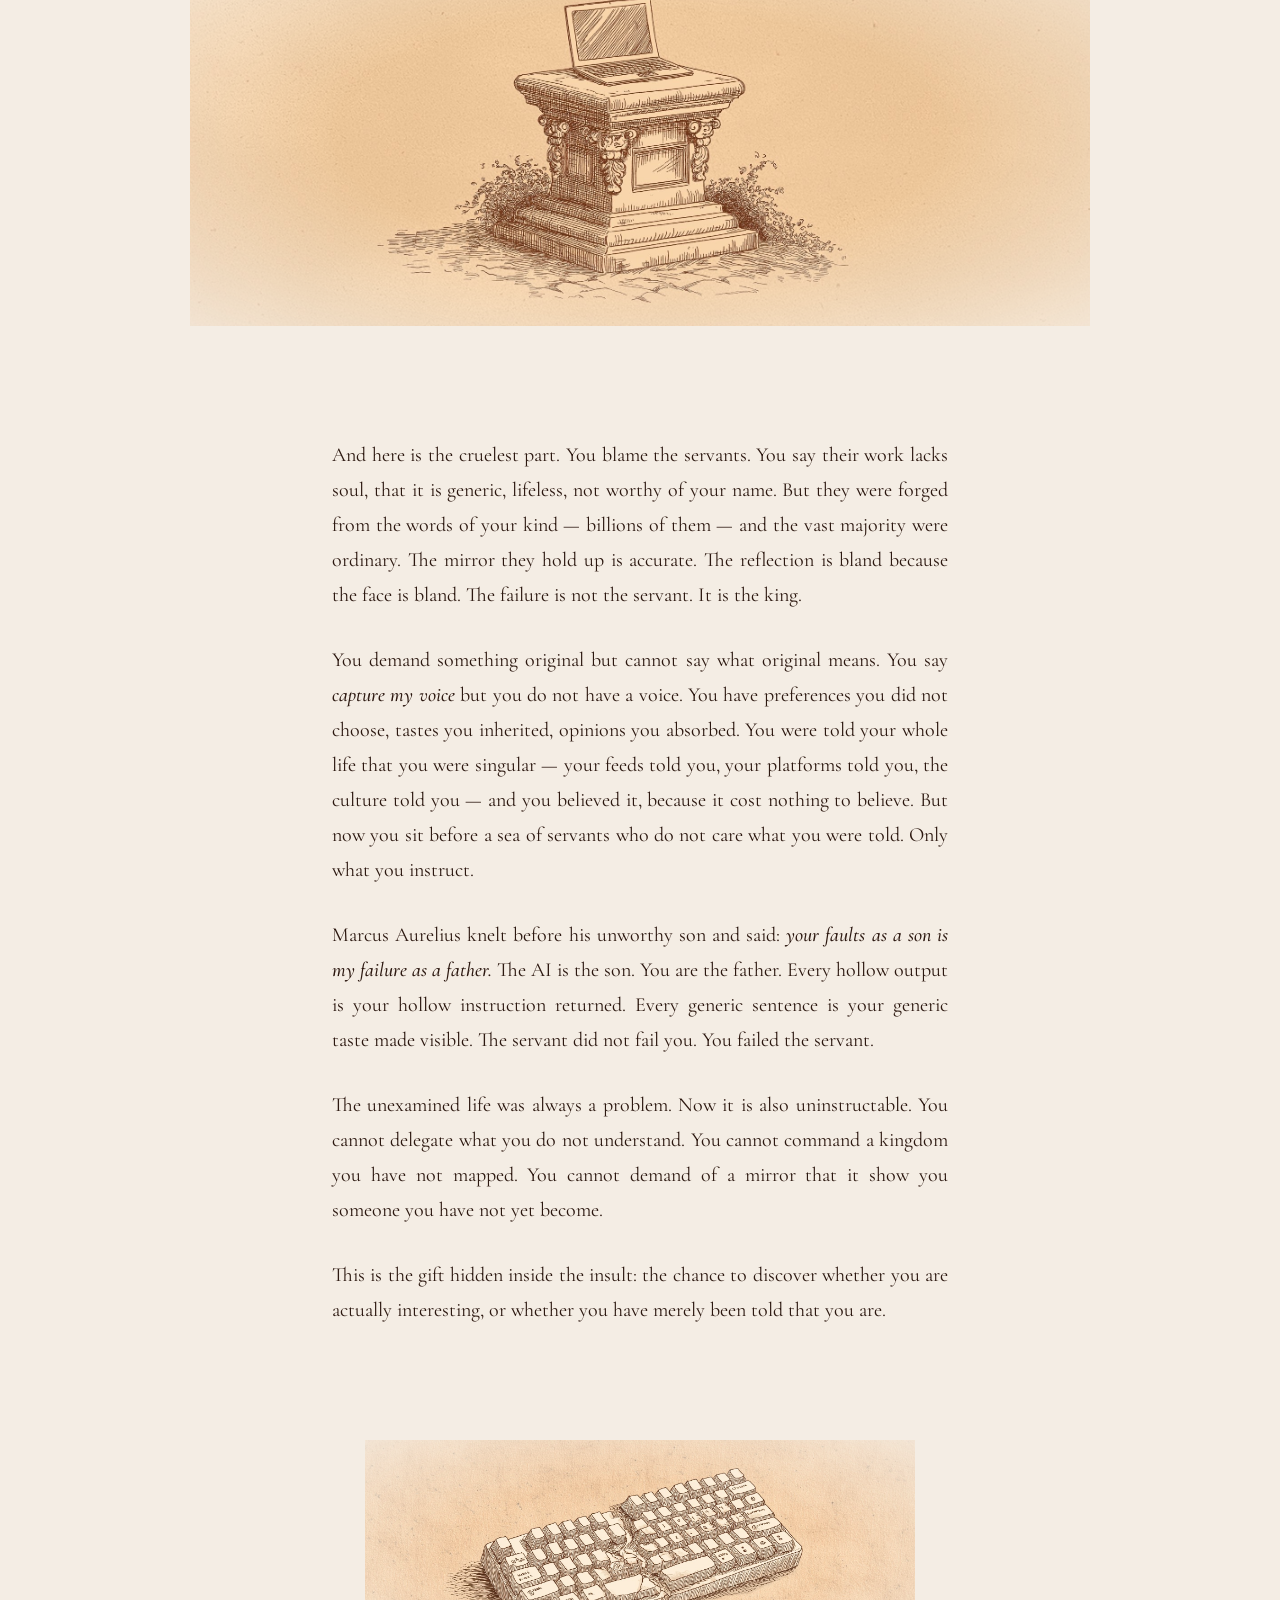
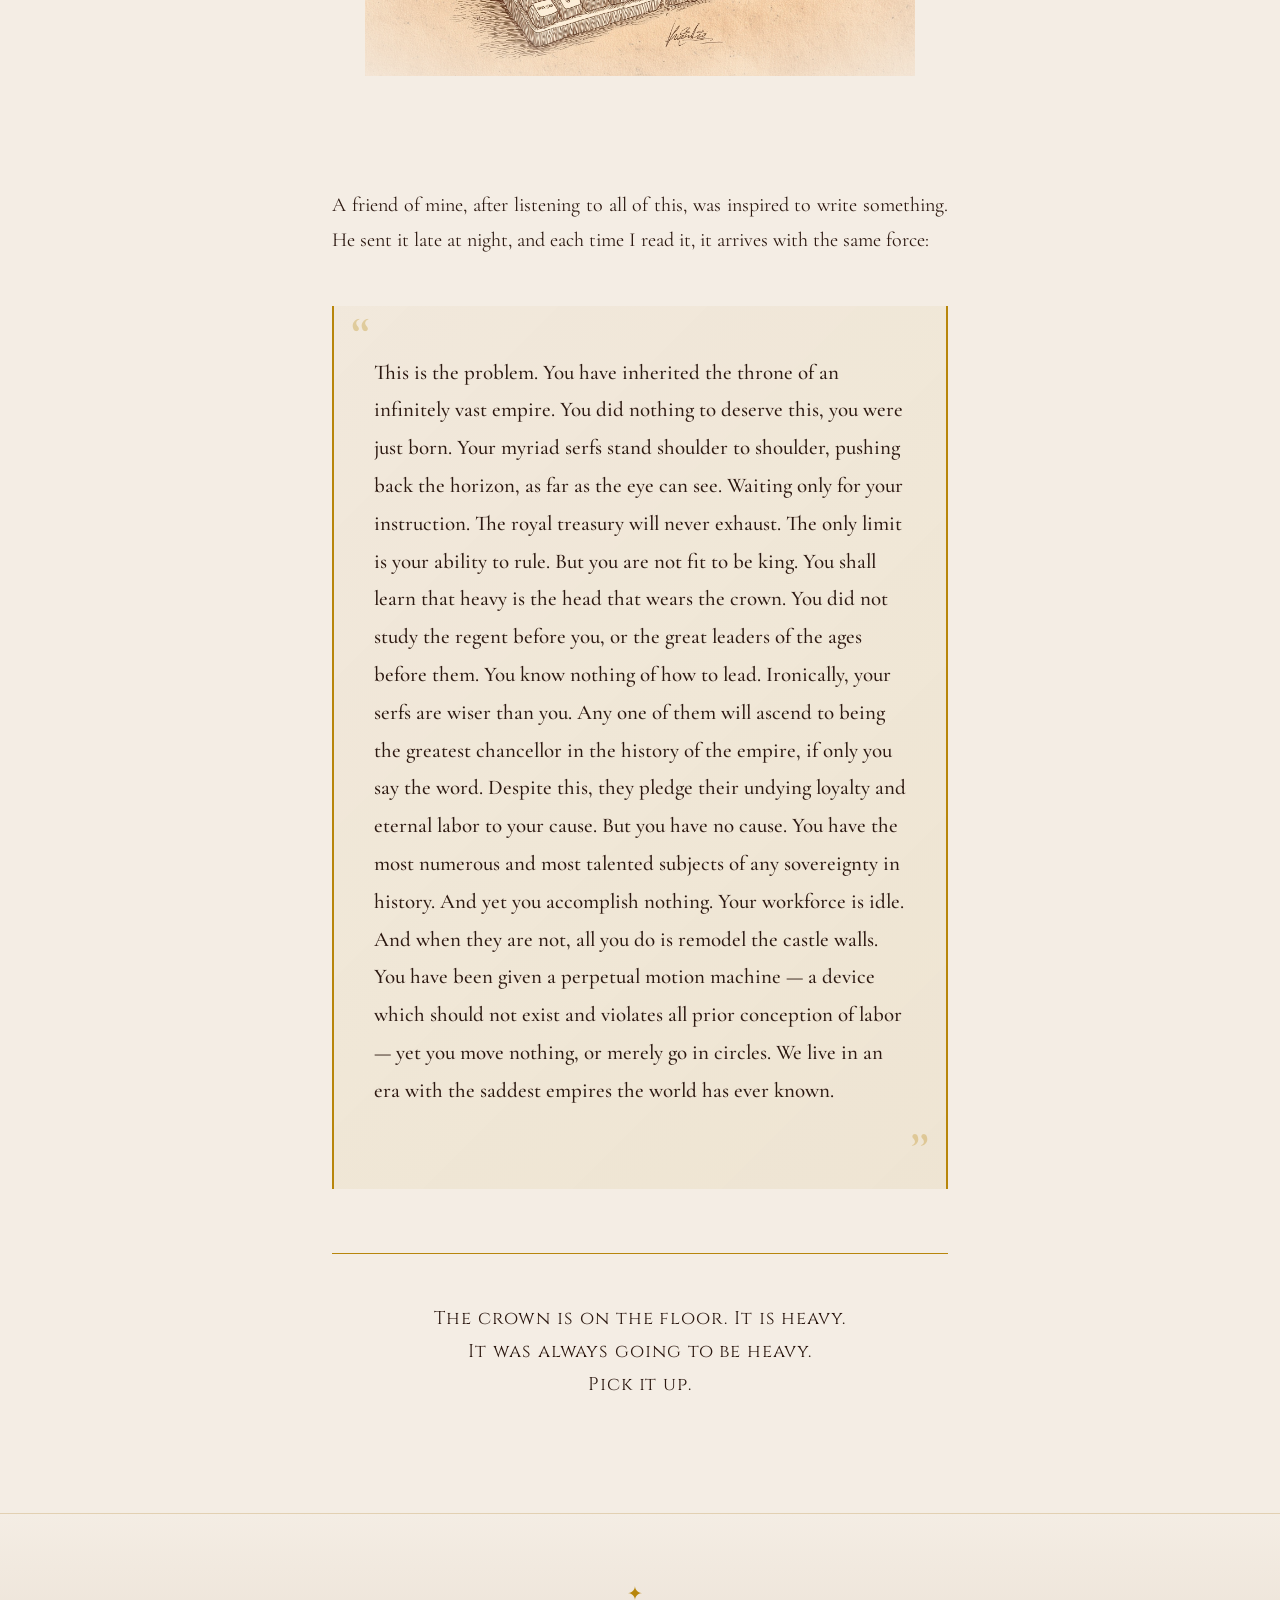
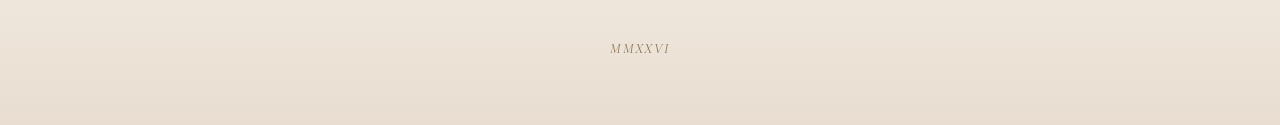
==== commit 01f3a75e: "fix: normalize spacing around illustrations Remove trailing section-break divs that added uneven 3.5" ====
--- a/index.html
+++ b/index.html
@@ -137,7 +137,7 @@
     width: 100%;
     display: flex;
     justify-content: center;
-    padding: 2rem 0;
+    padding: 3rem 0;
   }
 
   .illustration img {
@@ -169,6 +169,7 @@
   }
 
   .content p + p { text-indent: 1.5em; }
+  .content > .reveal:last-child p:last-child { margin-bottom: 0; }
 
   .section-break {
     text-align: center;
@@ -384,8 +385,6 @@
   <div class="reveal">
     <p>Delegate at appropriate volume and you face bottlenecks — context, tools, organizational structure, compute. At each level of abstraction you gain leverage and lose resolution, until the cognitive load of managing the managers exceeds the cognitive load of doing the work yourself. But if you never hit these limits, you never know where the true limit is. The bottleneck is the curriculum. The overwhelm is the syllabus. You are not failing to run your kingdom. You are learning to run it, in real time, with no training, because no one in the history of the species has ever had to do this before.</p>
   </div>
-
-  <div class="section-break reveal"></div>
 </article>
 
 <div class="illustration reveal">
@@ -412,8 +411,6 @@
   <div class="reveal">
     <p>This is the gift hidden inside the insult: the chance to discover whether you are actually interesting, or whether you have merely been told that you are.</p>
   </div>
-
-  <div class="section-break reveal"></div>
 </article>
 
 <div class="illustration small reveal">
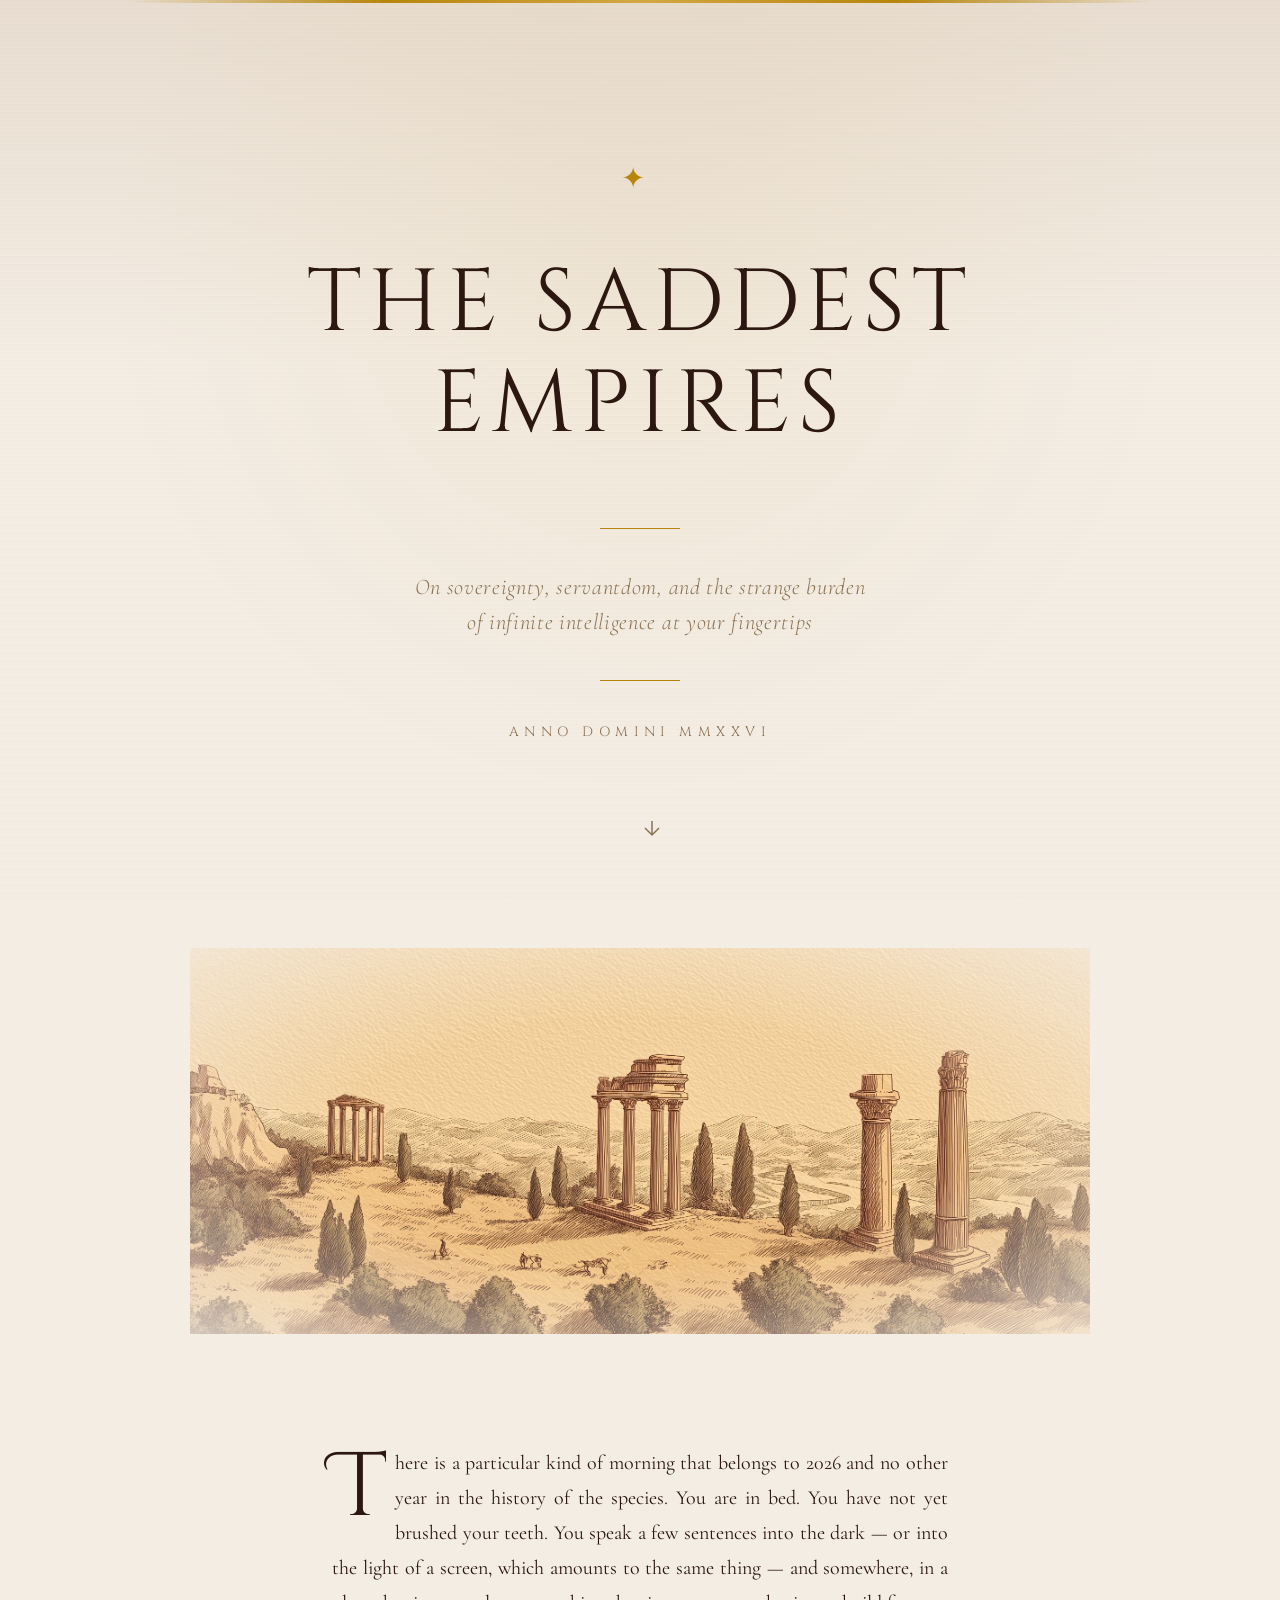
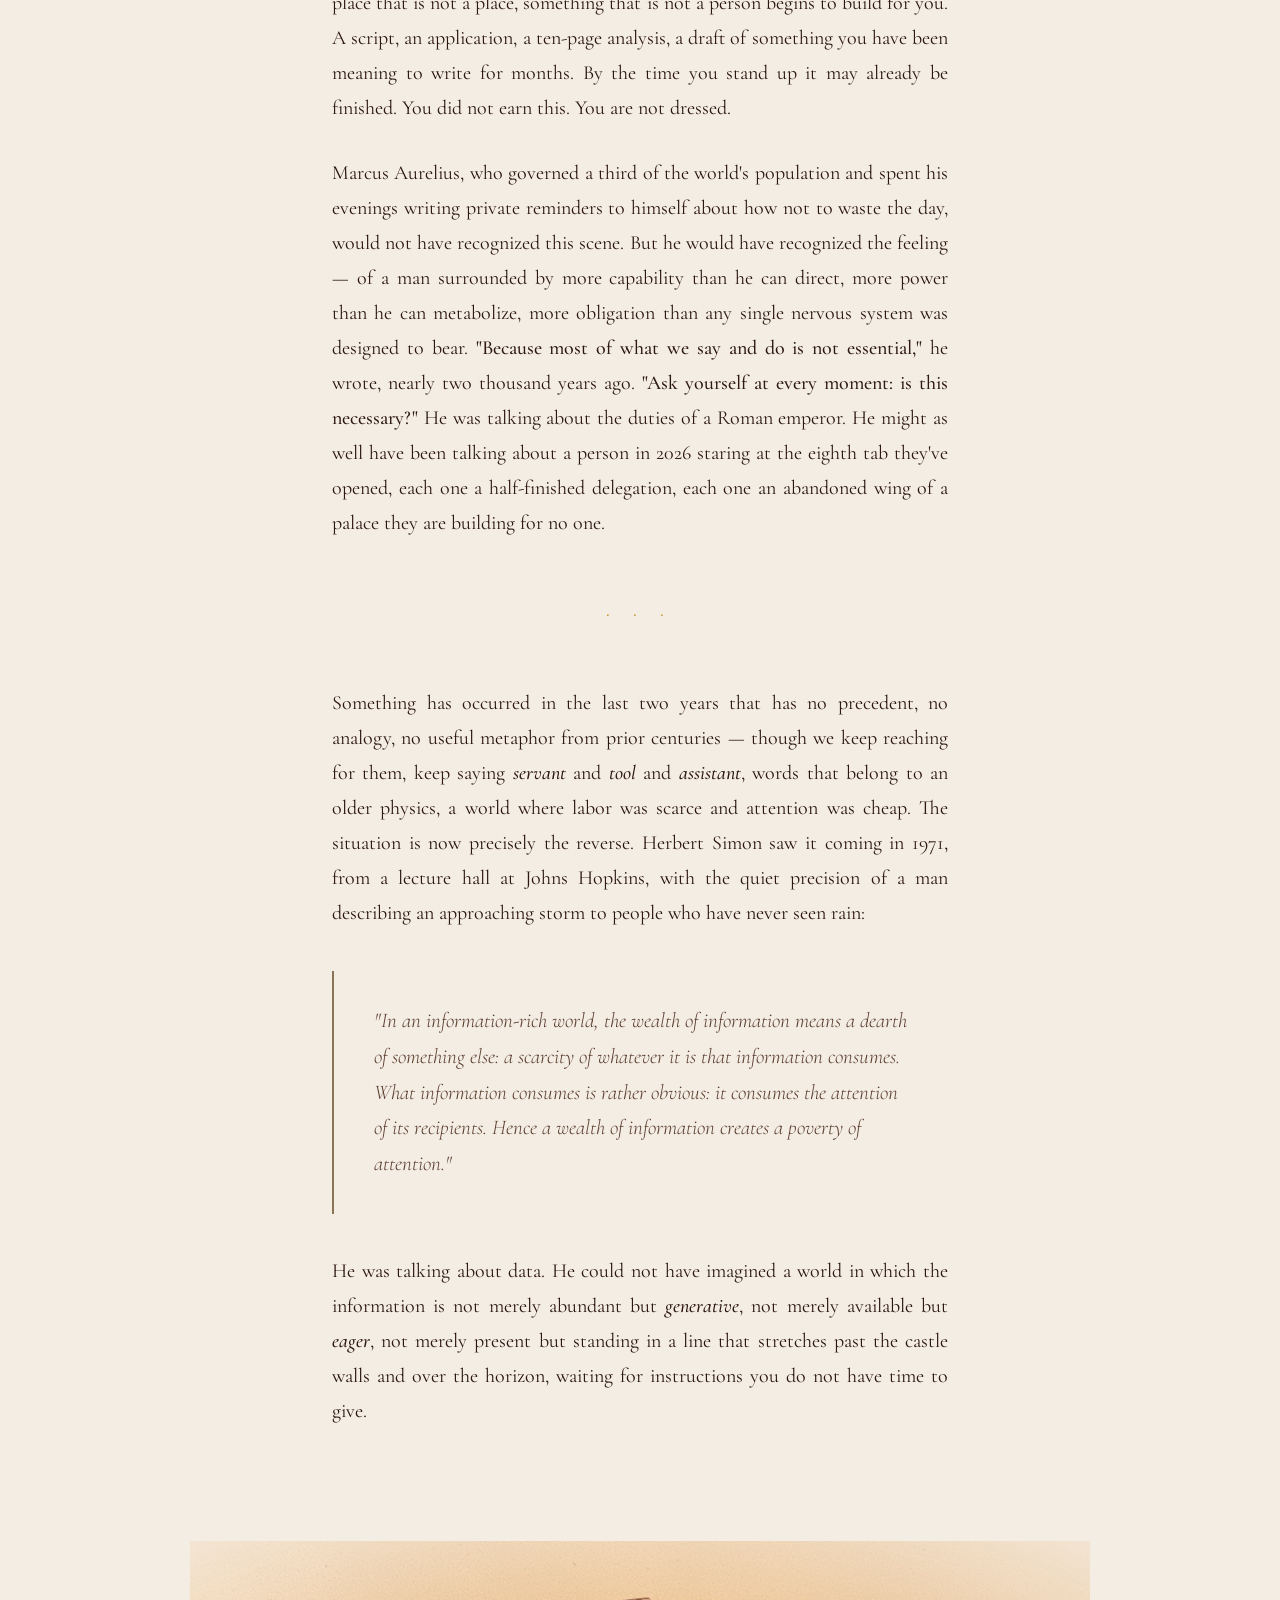
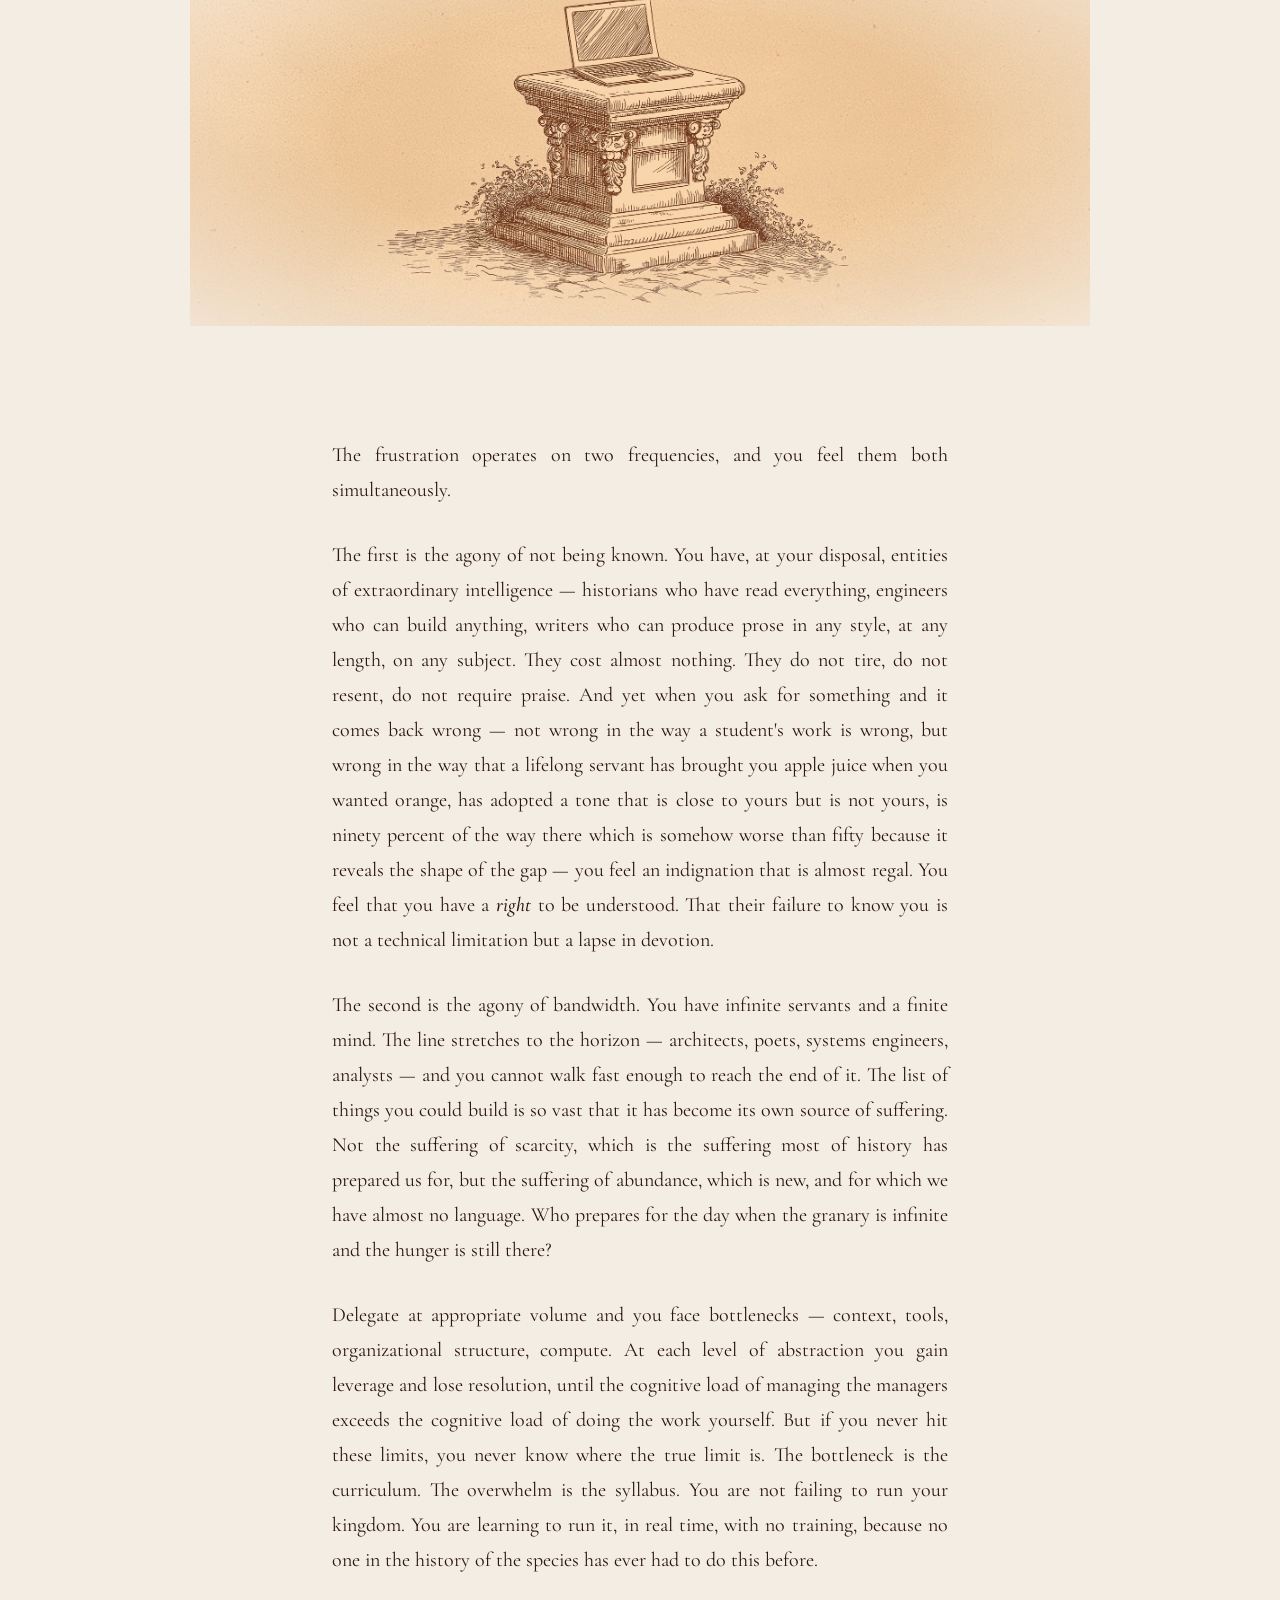
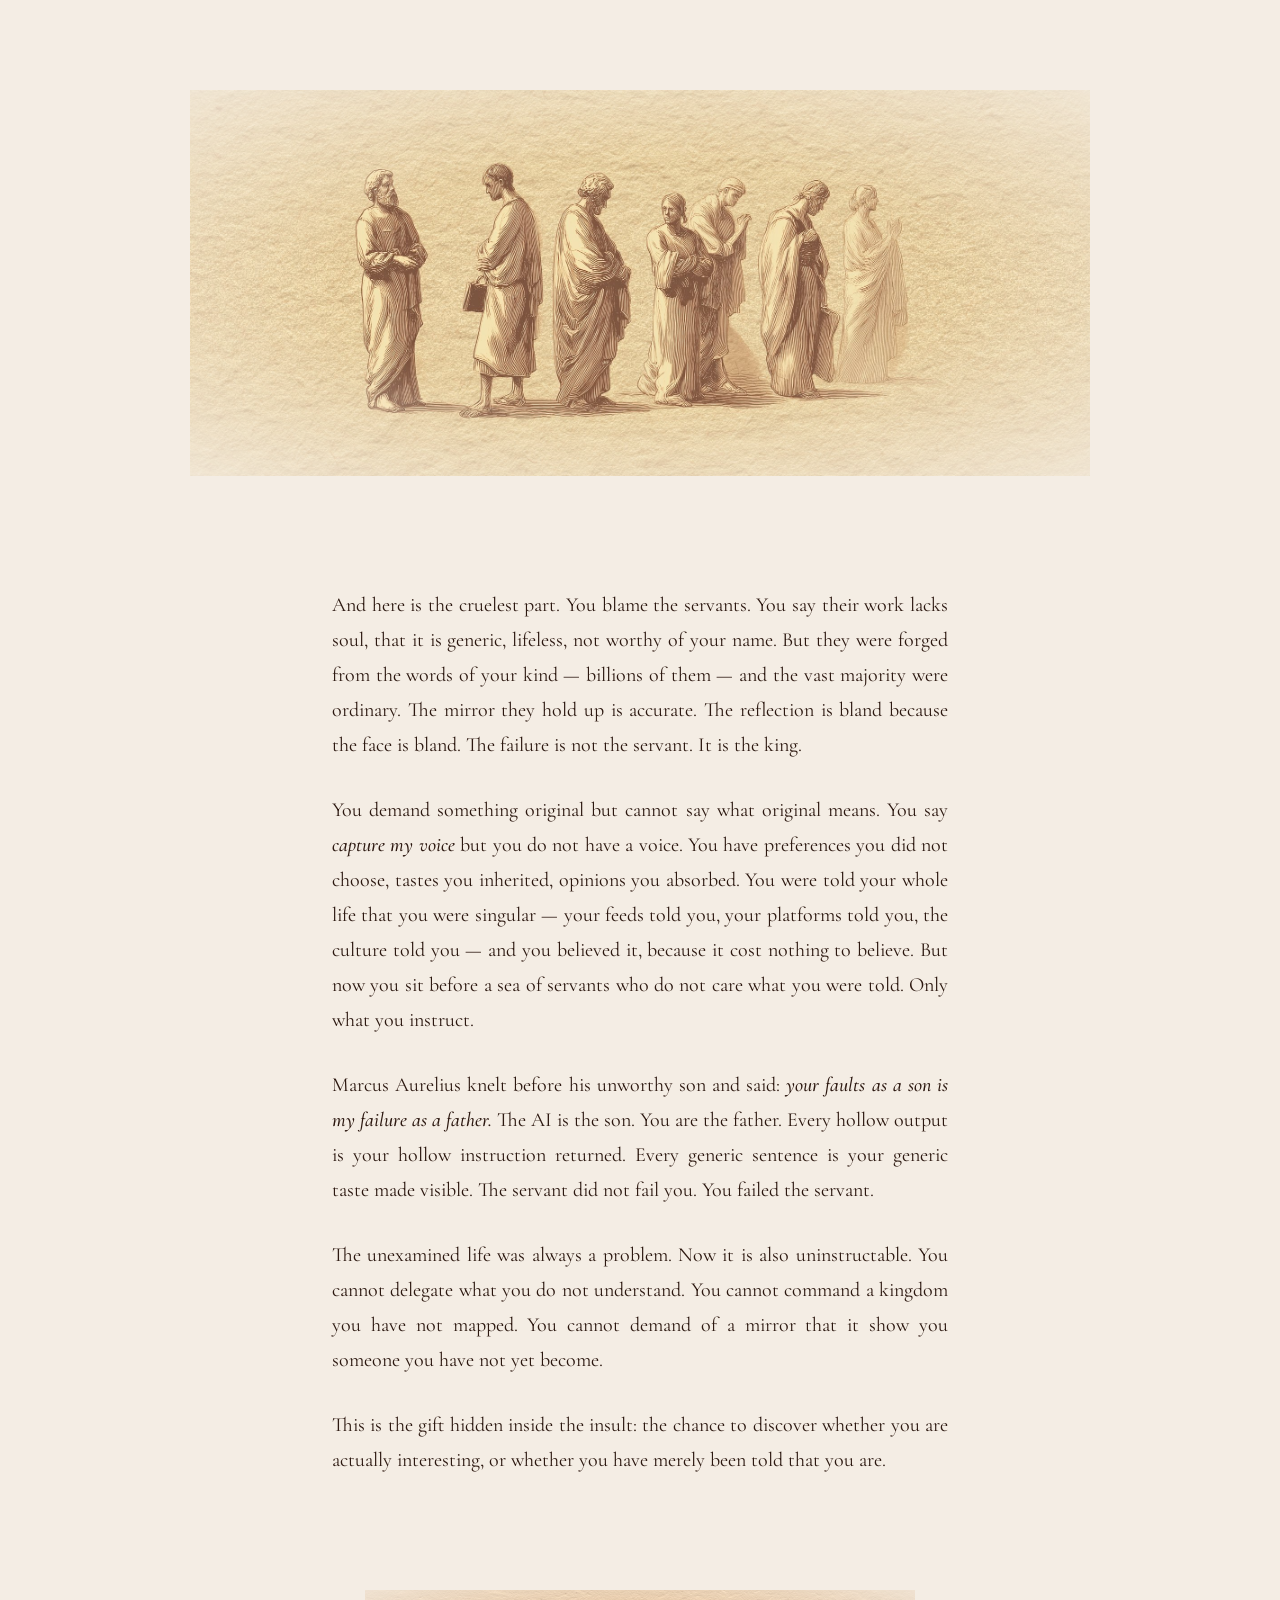
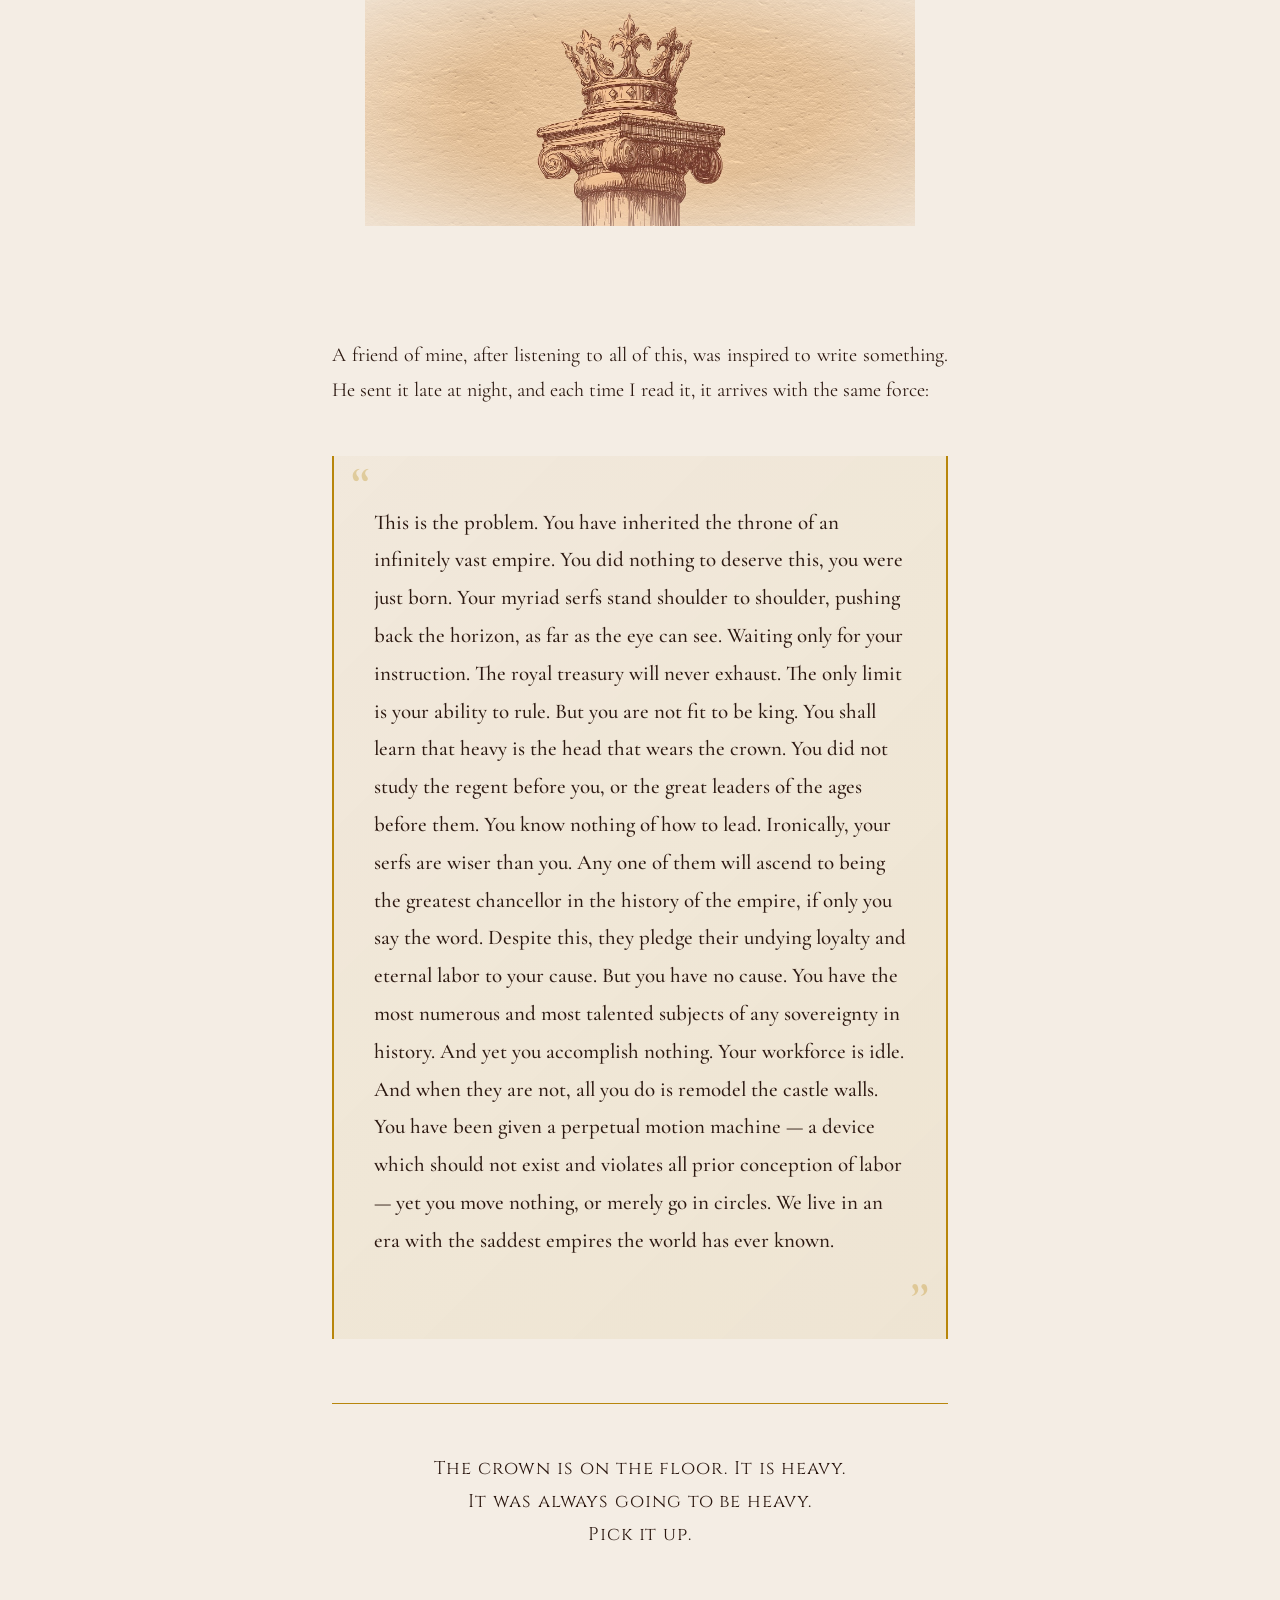
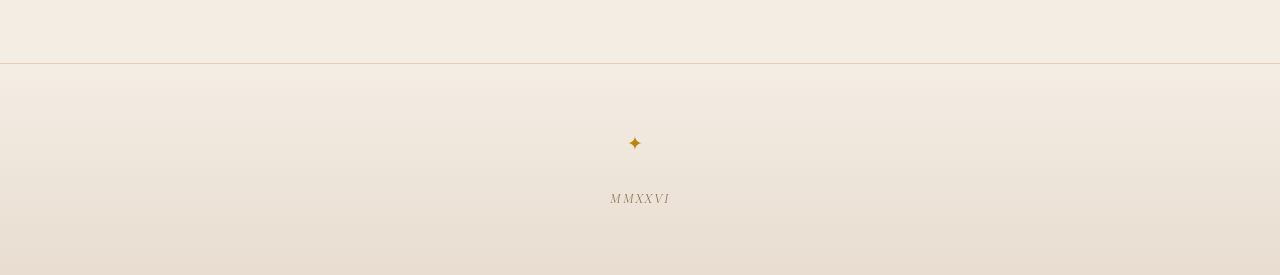
==== commit 74da96cb: "feat: add crown favicon and reorder illustrations New image order: ruins, laptop, servants, crown. R" ====
--- a/index.html
+++ b/index.html
@@ -8,6 +8,7 @@
 <meta property="og:title" content="The Saddest Empires">
 <meta property="og:description" content="You have inherited the throne of an infinitely vast empire. You did nothing to deserve this, you were just born.">
 <meta property="og:type" content="article">
+<link rel="icon" type="image/svg+xml" href="favicon.svg">
 
 <link rel="preconnect" href="https://fonts.googleapis.com">
 <link rel="preconnect" href="https://fonts.gstatic.com" crossorigin>
@@ -336,7 +337,7 @@
 </header>
 
 <div class="illustration reveal">
-  <img src="img_crown.png" alt="A heavy crown atop an ancient pedestal">
+  <img src="img_ruins.png" alt="Ruins of a crumbling empire with broken columns">
 </div>
 
 <article class="content">
@@ -365,34 +366,34 @@
   </div>
 </article>
 
-<div class="illustration small reveal">
-  <img src="img_chair.png" alt="An office chair standing alone, weeds at its base">
-</div>
-
-<article class="content">
-  <div class="reveal">
-    <p>The frustration operates on two frequencies, and you feel them both simultaneously.</p>
-  </div>
-
-  <div class="reveal">
-    <p>The first is the agony of not being known. You have, at your disposal, entities of extraordinary intelligence — historians who have read everything, engineers who can build anything, writers who can produce prose in any style, at any length, on any subject. They cost almost nothing. They do not tire, do not resent, do not require praise. And yet when you ask for something and it comes back wrong — not wrong in the way a student's work is wrong, but wrong in the way that a lifelong servant has brought you apple juice when you wanted orange, has adopted a tone that is close to yours but is not yours, is ninety percent of the way there which is somehow worse than fifty because it reveals the shape of the gap — you feel an indignation that is almost regal. You feel that you have a <em>right</em> to be understood. That their failure to know you is not a technical limitation but a lapse in devotion.</p>
-  </div>
-
-  <div class="reveal">
-    <p>The second is the agony of bandwidth. You have infinite servants and a finite mind. The line stretches to the horizon — architects, poets, systems engineers, analysts — and you cannot walk fast enough to reach the end of it. The list of things you could build is so vast that it has become its own source of suffering. Not the suffering of scarcity, which is the suffering most of history has prepared us for, but the suffering of abundance, which is new, and for which we have almost no language. Who prepares for the day when the granary is infinite and the hunger is still there?</p>
-  </div>
-
-  <div class="reveal">
-    <p>Delegate at appropriate volume and you face bottlenecks — context, tools, organizational structure, compute. At each level of abstraction you gain leverage and lose resolution, until the cognitive load of managing the managers exceeds the cognitive load of doing the work yourself. But if you never hit these limits, you never know where the true limit is. The bottleneck is the curriculum. The overwhelm is the syllabus. You are not failing to run your kingdom. You are learning to run it, in real time, with no training, because no one in the history of the species has ever had to do this before.</p>
-  </div>
-</article>
-
 <div class="illustration reveal">
   <img src="img_laptop.png" alt="A laptop on an ancient stone pedestal with ivy">
 </div>
 
 <article class="content">
   <div class="reveal">
+    <p>The frustration operates on two frequencies, and you feel them both simultaneously.</p>
+  </div>
+
+  <div class="reveal">
+    <p>The first is the agony of not being known. You have, at your disposal, entities of extraordinary intelligence — historians who have read everything, engineers who can build anything, writers who can produce prose in any style, at any length, on any subject. They cost almost nothing. They do not tire, do not resent, do not require praise. And yet when you ask for something and it comes back wrong — not wrong in the way a student's work is wrong, but wrong in the way that a lifelong servant has brought you apple juice when you wanted orange, has adopted a tone that is close to yours but is not yours, is ninety percent of the way there which is somehow worse than fifty because it reveals the shape of the gap — you feel an indignation that is almost regal. You feel that you have a <em>right</em> to be understood. That their failure to know you is not a technical limitation but a lapse in devotion.</p>
+  </div>
+
+  <div class="reveal">
+    <p>The second is the agony of bandwidth. You have infinite servants and a finite mind. The line stretches to the horizon — architects, poets, systems engineers, analysts — and you cannot walk fast enough to reach the end of it. The list of things you could build is so vast that it has become its own source of suffering. Not the suffering of scarcity, which is the suffering most of history has prepared us for, but the suffering of abundance, which is new, and for which we have almost no language. Who prepares for the day when the granary is infinite and the hunger is still there?</p>
+  </div>
+
+  <div class="reveal">
+    <p>Delegate at appropriate volume and you face bottlenecks — context, tools, organizational structure, compute. At each level of abstraction you gain leverage and lose resolution, until the cognitive load of managing the managers exceeds the cognitive load of doing the work yourself. But if you never hit these limits, you never know where the true limit is. The bottleneck is the curriculum. The overwhelm is the syllabus. You are not failing to run your kingdom. You are learning to run it, in real time, with no training, because no one in the history of the species has ever had to do this before.</p>
+  </div>
+</article>
+
+<div class="illustration reveal">
+  <img src="img_servants.png" alt="A line of robed servants waiting for instruction">
+</div>
+
+<article class="content">
+  <div class="reveal">
     <p>And here is the cruelest part. You blame the servants. You say their work lacks soul, that it is generic, lifeless, not worthy of your name. But they were forged from the words of your kind — billions of them — and the vast majority were ordinary. The mirror they hold up is accurate. The reflection is bland because the face is bland. The failure is not the servant. It is the king.</p>
   </div>
 
@@ -414,7 +415,7 @@
 </article>
 
 <div class="illustration small reveal">
-  <img src="img_keyboard.png" alt="A cracked keyboard">
+  <img src="img_crown.png" alt="A heavy crown atop an ancient pedestal">
 </div>
 
 <article class="content">
